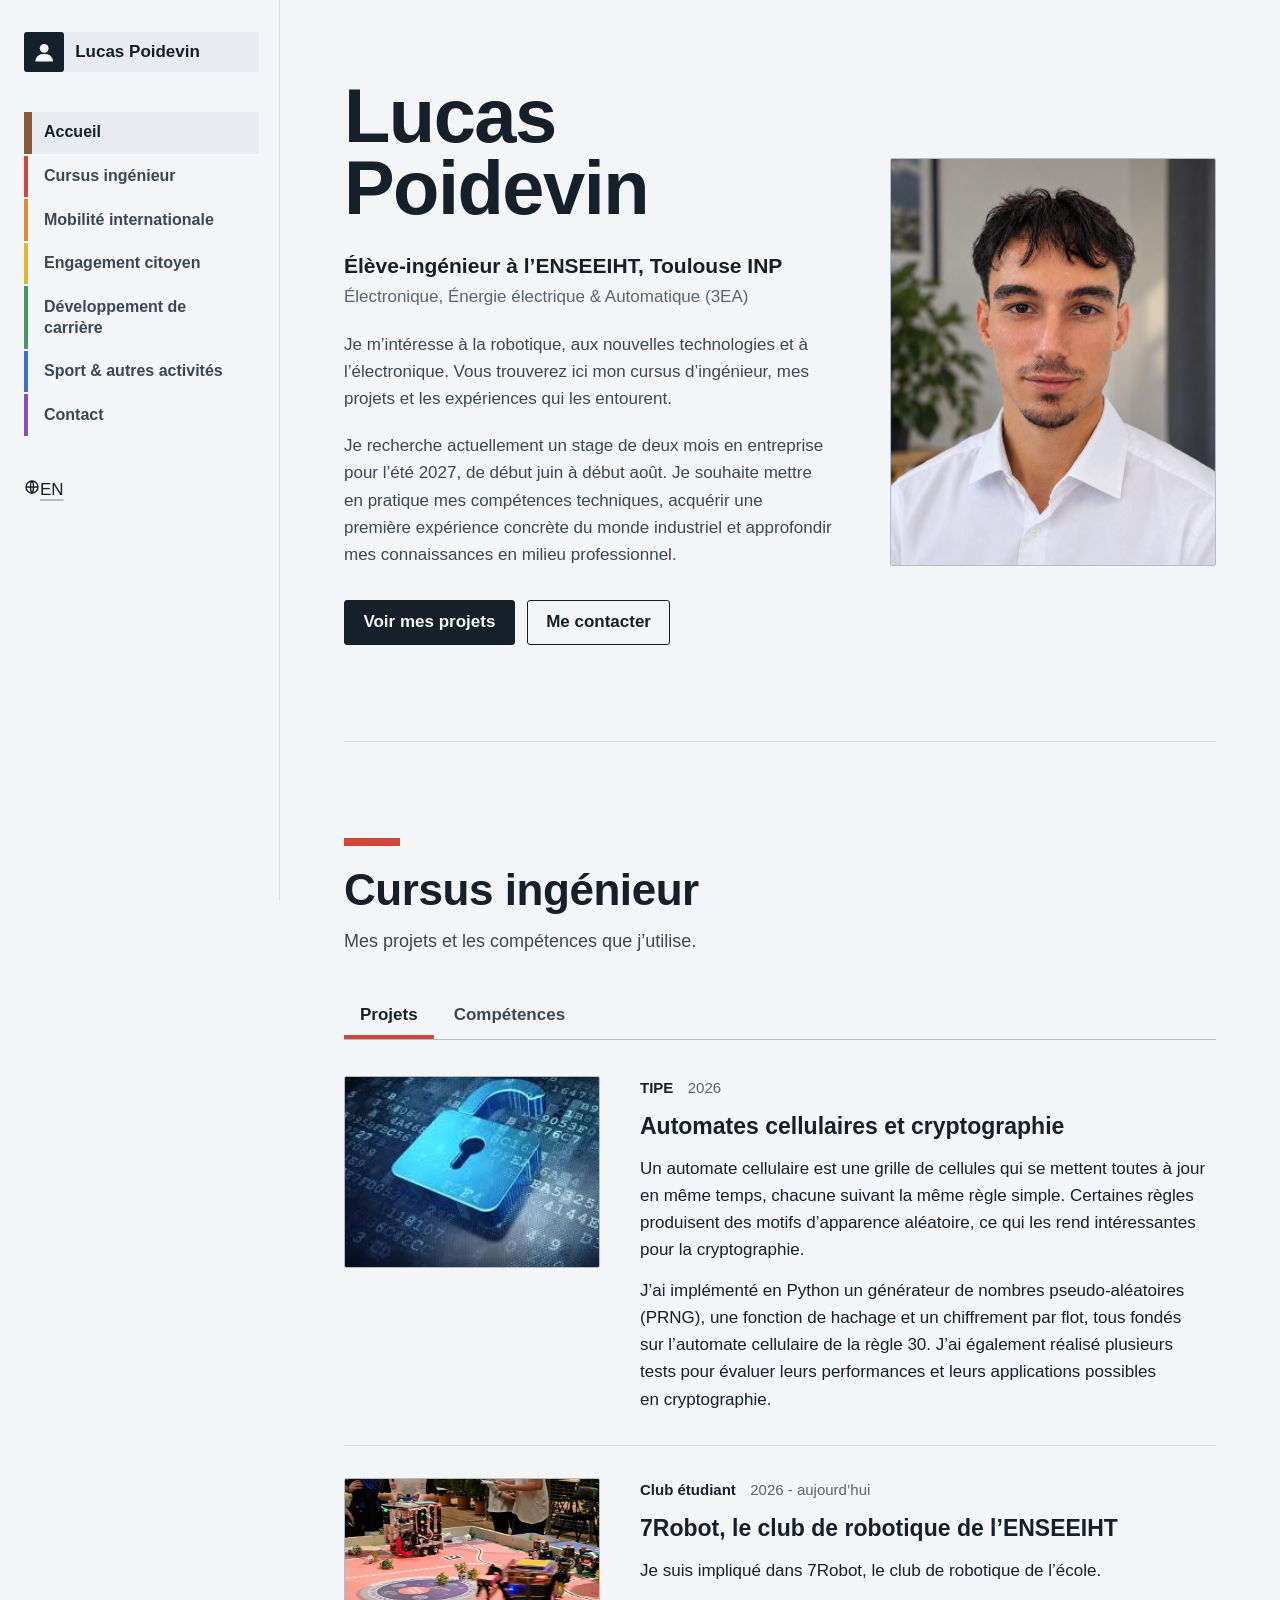
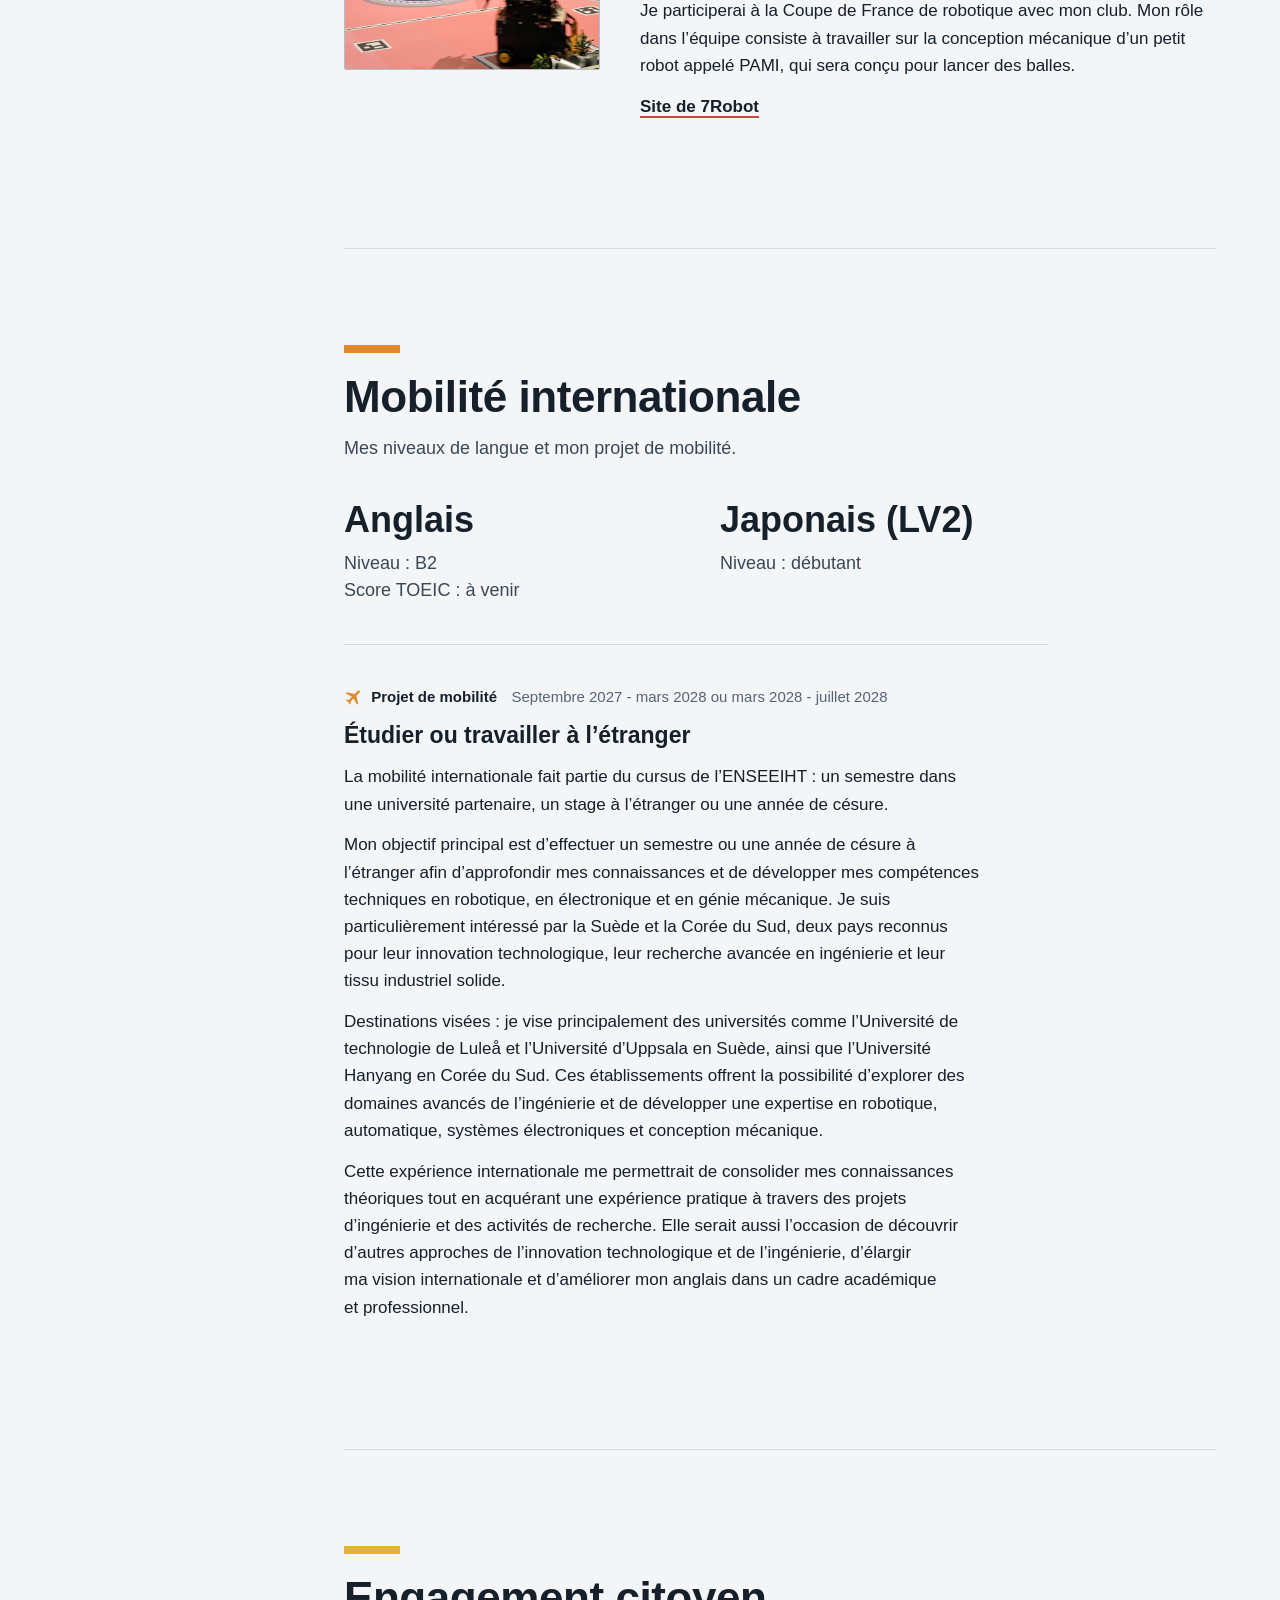
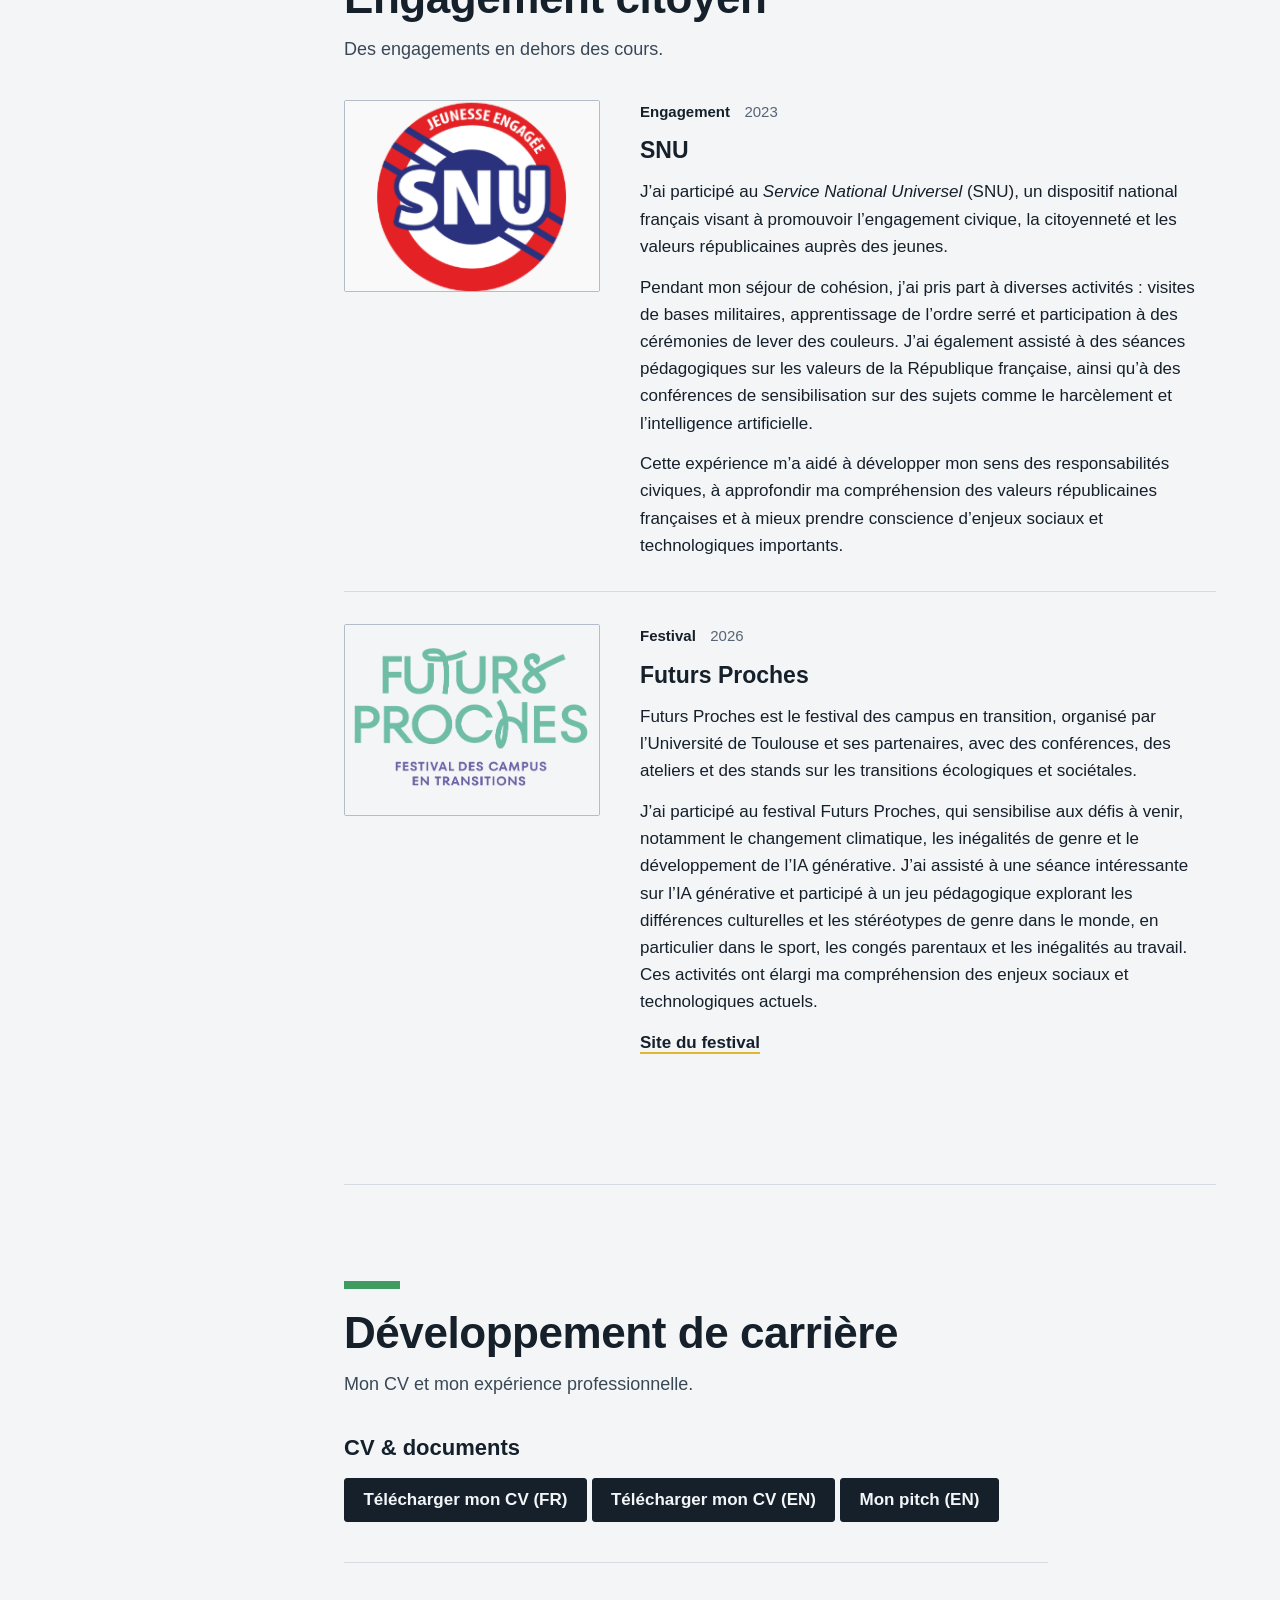
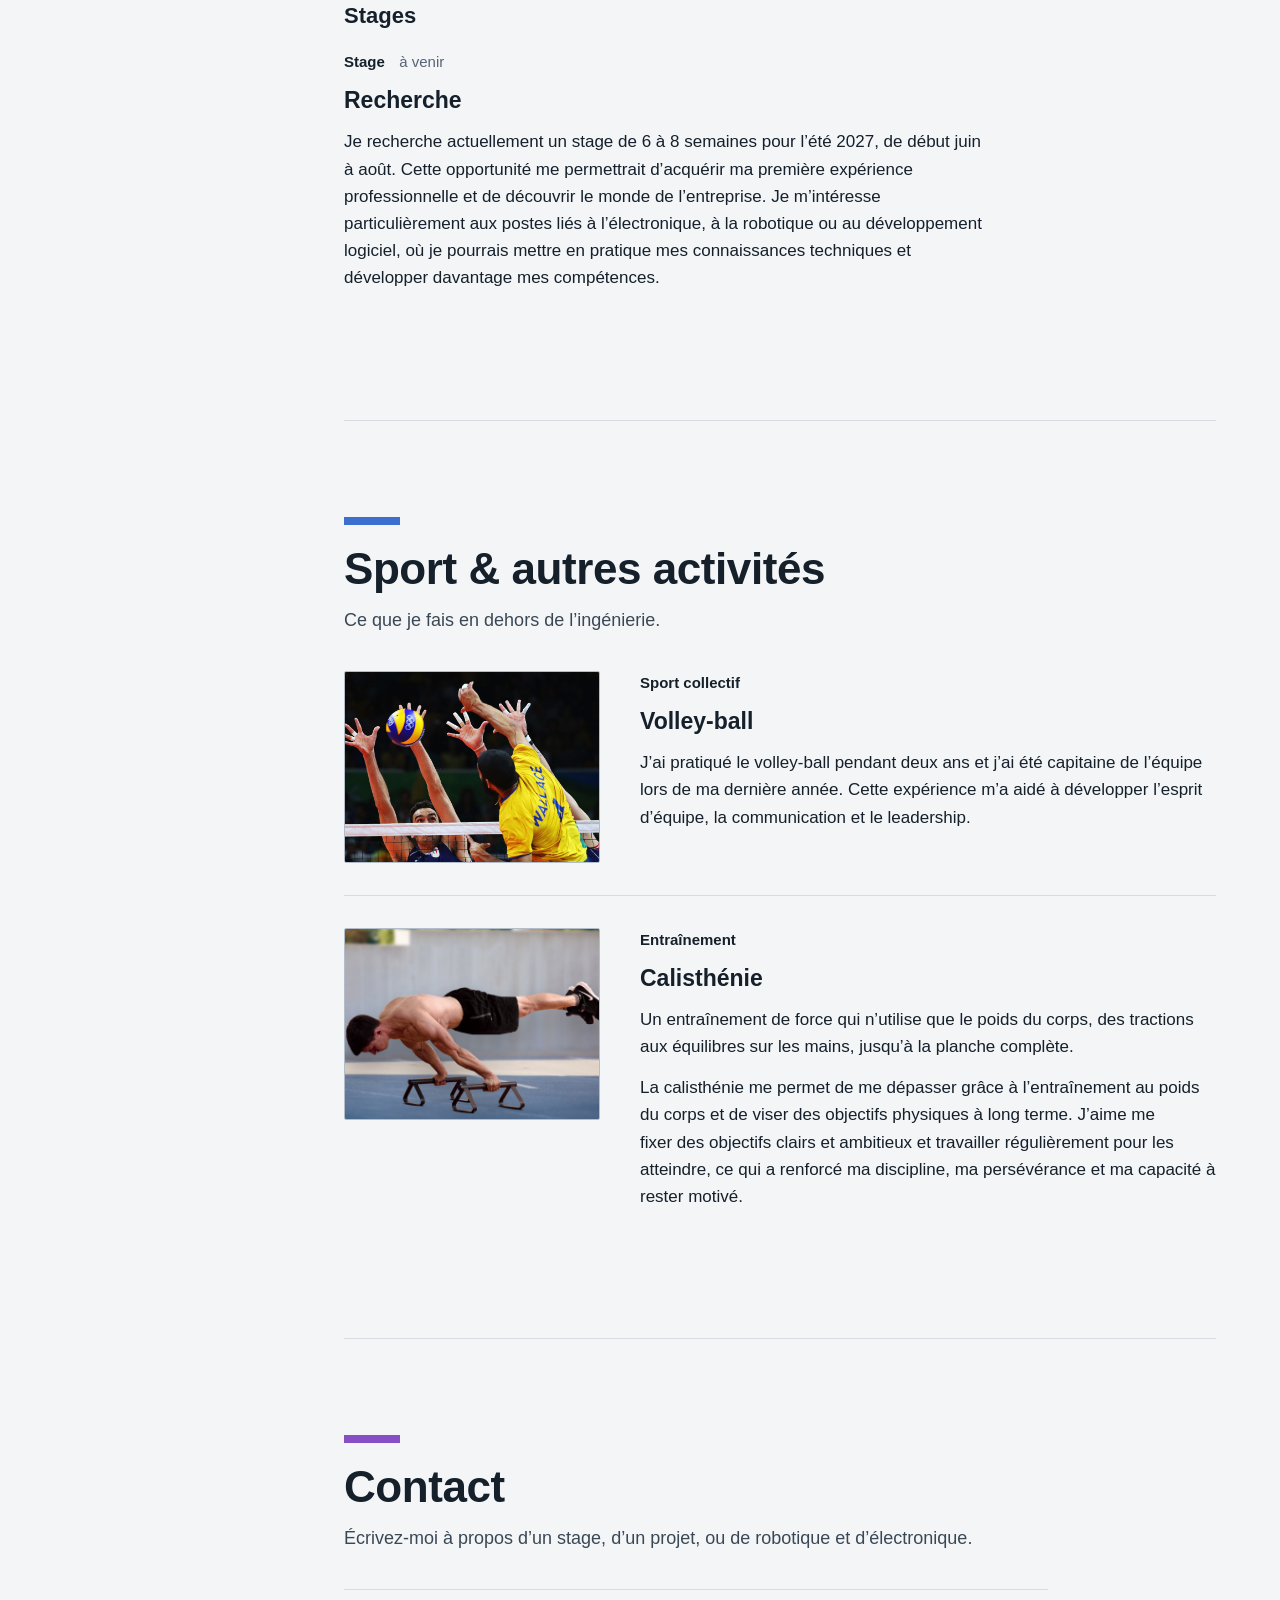
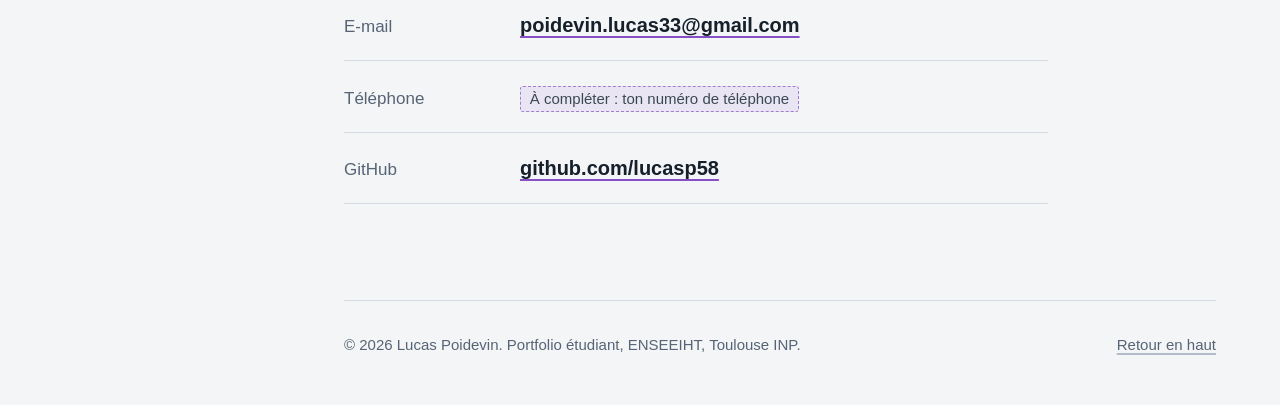
==== index-fr.html @ 8f356e13 "Add French version of portfolio for Lucas Poidevin This file is the French version of Lucas Poidevin" ====
<!doctype html>
<html lang="fr">
<head>
  <meta charset="utf-8">
  <meta name="viewport" content="width=device-width, initial-scale=1">
  <title>Lucas Poidevin | Portfolio ENSEEIHT, Électronique et Automatique</title>
  <meta name="description" content="Portfolio de Lucas Poidevin, élève-ingénieur à l'ENSEEIHT (Toulouse INP) en Électronique, Énergie électrique et Automatique. Robotique, nouvelles technologies et électronique.">
  <meta property="og:type" content="website">
  <meta property="og:title" content="Lucas Poidevin | Portfolio ENSEEIHT">
  <meta property="og:description" content="Cursus ingénieur, mobilité internationale, engagement citoyen, développement de carrière et sport.">
  <meta name="theme-color" content="#f3f5f7" media="(prefers-color-scheme: light)">
  <meta name="theme-color" content="#0f1720" media="(prefers-color-scheme: dark)">
  <link rel="icon" href="data:image/svg+xml,%3Csvg xmlns='http://www.w3.org/2000/svg' viewBox='0 0 24 24'%3E%3Crect width='24' height='24' rx='4' fill='%2315202b'/%3E%3Ccircle cx='12' cy='9' r='4' fill='%23f3f5f7'/%3E%3Cpath d='M4.5 20c0-4 3.4-6.2 7.5-6.2s7.5 2.2 7.5 6.2z' fill='%23f3f5f7'/%3E%3C/svg%3E">
  <link rel="alternate" hreflang="en" href="index.html">
  <link rel="stylesheet" href="style.css">
</head>

<!--
  PORTFOLIO DE LUCAS POIDEVIN (version française)

  Cette page est la jumelle de index.html (version anglaise).
  Quand tu modifies un texte ou une photo ici, fais la même modification dans index.html.
  - Ctrl+F sur « À compléter » : tu retrouves tout ce qu'il reste à remplir.
  - Retour à la ligne dans un texte : écris <br> à l'endroit voulu.
-->

<body>
  <a class="skip-link" href="#main">Aller au contenu</a>

  <div class="shell">

    <!-- ===================== NAVIGATION (les 7 mots-clés) ===================== -->
    <header class="site-nav">
      <a class="brand" href="#welcome" aria-label="Lucas Poidevin, retour en haut de la page">
        <span class="brand__mark"><svg class="mark" viewBox="0 0 24 24" aria-hidden="true" focusable="false" xmlns="http://www.w3.org/2000/svg"><circle cx="12" cy="8.5" r="4" fill="currentColor"/><path d="M4 20.5c0-4.4 3.6-7 8-7s8 2.6 8 7z" fill="currentColor"/></svg></span>
        <span class="brand__name">Lucas Poidevin</span>
      </a>
      <nav class="site-nav__links" aria-label="Sections du portfolio">
        <ul>
          <li><a href="#welcome" data-band="1">Accueil</a></li>
          <li><a href="#course" data-band="2">Cursus ingénieur</a></li>
          <li><a href="#mobility" data-band="3">Mobilité internationale</a></li>
          <li><a href="#civic" data-band="4">Engagement citoyen</a></li>
          <li><a href="#career" data-band="5">Développement de carrière</a></li>
          <li><a href="#sport" data-band="6">Sport &amp; autres activités</a></li>
          <li><a href="#contact" data-band="7">Contact</a></li>
        </ul>
      </nav>
      <!-- Bouton de langue : mène à la version anglaise -->
      <a class="lang-switch" href="index.html" hreflang="en" lang="en" title="View the site in English" aria-label="View the site in English"><svg width="16" height="16" viewBox="0 0 24 24" fill="none" stroke="currentColor" stroke-width="2" aria-hidden="true" focusable="false"><circle cx="12" cy="12" r="9"/><path d="M3 12h18M12 3c3 3 3 15 0 18M12 3c-3 3-3 15 0 18"/></svg>EN</a>
    </header>

    <div class="content">
      <main id="main">

        <!-- ===================== 1. ACCUEIL ===================== -->
        <section id="welcome" class="domain" data-band="1" aria-labelledby="welcome-title">
          <div class="hero">
            <div class="hero__text">
              <h1 class="hero__name" id="welcome-title"><span>Lucas</span> <span>Poidevin</span></h1>
              <p class="hero__role">Élève-ingénieur à l’ENSEEIHT, Toulouse INP</p>
              <p class="hero__track">Électronique, Énergie électrique &amp; Automatique (3EA)</p>
              <p class="hero__lead">Je m’intéresse à la robotique, aux nouvelles technologies et à l’électronique. Vous trouverez ici mon cursus d’ingénieur, mes projets et les expériences qui les entourent.</p>
              <p class="hero__lead">Je recherche actuellement un stage de deux mois en entreprise pour l’été 2027, de début juin à début août.
                Je souhaite mettre en pratique mes compétences techniques, acquérir une première expérience concrète du monde industriel et approfondir mes connaissances en milieu professionnel.</p>
              <p class="hero__actions">
                <a class="btn btn--solid" href="#course">Voir mes projets</a>
                <a class="btn" href="#contact">Me contacter</a>
              </p>
            </div>

            <figure class="hero__photo">
              <img src="Photo-eportfolio.png" width="400" height="500" alt="Portrait de Lucas Poidevin">
            </figure>
          </div>
        </section>


        <!-- ===================== 2. CURSUS INGÉNIEUR ===================== -->
        <section id="course" class="domain" data-band="2" aria-labelledby="course-title">
          <header class="domain__head">
            <h2 id="course-title">Cursus ingénieur</h2>
            <p class="domain__lead">Mes projets et les compétences que j’utilise.</p>
          </header>

          <!-- Sous-onglets : les <input>, les <label> et les panneaux sont dans le même ordre. -->
          <div class="tabs">
            <input type="radio" name="tabs-course" id="course-projects" checked>
            <input type="radio" name="tabs-course" id="course-skills">

            <div class="tabs__bar">
              <label for="course-projects">Projets</label>
              <label for="course-skills">Compétences</label>
            </div>

            <div class="tabs__panels">

              <!-- ---------- Projets ---------- -->
              <div class="tabs__panel">
                <h3 class="panel__title">Projets</h3>

                <article class="entry entry--photo">
                  <figure class="entry__photo">
                    <!-- photo ou schéma du TIPE -->
                    <img src="Image-crypto.jpeg" width="400" height="300" alt="Photo de mon projet de TIPE" loading="lazy">
                  </figure>
                  <div class="entry__body">
                    <p class="entry__meta"><span class="entry__kind">TIPE</span>2026</p>
                    <h4 class="entry__title">Automates cellulaires et cryptographie</h4>
                    <p>Un automate cellulaire est une grille de cellules qui se mettent toutes à jour en même temps, chacune suivant la même règle simple. Certaines règles produisent des motifs d’apparence aléatoire, ce qui les rend intéressantes pour la cryptographie.</p>
                    <p>J’ai implémenté en Python un générateur de nombres pseudo-aléatoires (PRNG), une fonction de hachage et un chiffrement par flot, tous fondés sur l’automate cellulaire de la règle 30.
                      J’ai également réalisé plusieurs tests pour évaluer leurs performances et leurs applications possibles en cryptographie.</p>
                  </div>
                </article>

                <article class="entry entry--photo">
                  <figure class="entry__photo">
                    <!-- photo du robot ou du club -->
                    <img src="CDF-robotique.jpg" width="400" height="300" alt="Photo de 7Robot" loading="lazy">
                  </figure>
                  <div class="entry__body">
                    <p class="entry__meta"><span class="entry__kind">Club étudiant</span>2026 - aujourd’hui</p>
                    <h4 class="entry__title">7Robot, le club de robotique de l’ENSEEIHT</h4>
                    <p>Je suis impliqué dans 7Robot, le club de robotique de l’école.</p>
                    <p>Je participerai à la Coupe de France de robotique avec mon club.
                      Mon rôle dans l’équipe consiste à travailler sur la conception mécanique d’un petit robot appelé PAMI, qui sera conçu pour lancer des balles.</p>
                    <p class="entry__links"><a href="https://www.7robot.fr/" target="_blank" rel="noopener">Site de 7Robot</a></p>
                  </div>
                </article>

                <!-- Pour ajouter un projet : copie un bloc <article>...</article> ci-dessus et colle-le ici. -->
              </div>

              <!-- ---------- Compétences ---------- -->
              <div class="tabs__panel">
                <h3 class="panel__title">Compétences</h3>
                <dl class="skills">
                  <div class="skills__row">
                    <dt>Programmation</dt>
                    <dd>
                      <ul class="chips">
                        <li>Python</li>
                        <li>C</li>
                        <li>SQL</li>
                        <li>LaTeX</li>
                      </ul>
                    </dd>
                  </div>
                  <div class="skills__row">
                    <dt>Conception &amp; CAO</dt>
                    <dd>
                      <ul class="chips">
                        <li>SolidWorks</li>
                      </ul>
                    </dd>
                  </div>
                  <div class="skills__row">
                    <dt>Outils</dt>
                    <dd>
                      <ul class="chips">
                        <li>ChatGPT</li>
                        <li>Claude</li>
                        <li>Windows</li>
                      </ul>
                    </dd>
                  </div>
                  <div class="skills__row">
                    <dt>Savoir-être</dt>
                    <dd>
                      <ul class="chips">
                        <li>Travail d’équipe</li>
                        <li>Créativité</li>
                        <li>Adaptabilité</li>
                      </ul>
                    </dd>
                  </div>
                </dl>
              </div>

            </div>
          </div>
        </section>


        <!-- ===================== 3. MOBILITÉ INTERNATIONALE ===================== -->
        <section id="mobility" class="domain" data-band="3" aria-labelledby="mobility-title">
          <header class="domain__head">
            <h2 id="mobility-title">Mobilité internationale</h2>
            <p class="domain__lead">Mes niveaux de langue et mon projet de mobilité.</p>
          </header>

          <div class="levels">
            <div class="level">
              <h3 class="level__label">Anglais</h3>
              <p class="level__value">Niveau : B2 <br> Score TOEIC : à venir</p>
            </div>
            <div class="level">
              <h3 class="level__label">Japonais (LV2)</h3>
              <p class="level__value">Niveau : débutant</p>
            </div>
          </div>

          <article class="entry">
            <div class="entry__body">
              <p class="entry__meta"><span class="entry__kind" style="display:inline-flex;align-items:center;gap:0.45rem"><svg width="20" height="20" viewBox="0 0 24 24" fill="currentColor" aria-hidden="true" style="color:var(--band);transform:rotate(45deg)"><path d="M21 16v-2l-8-5V3.5c0-.83-.67-1.5-1.5-1.5S10 2.67 10 3.5V9l-8 5v2l8-2.5V19l-2 1.5V22l3.5-1 3.5 1v-1.5L13 19v-5.5l8 2.5z"/></svg>Projet de mobilité</span> Septembre 2027 - mars 2028 ou mars 2028 - juillet 2028</p>
              <h3 class="entry__title">Étudier ou travailler à l’étranger</h3>
              <p>La mobilité internationale fait partie du cursus de l’ENSEEIHT : un semestre dans une université partenaire, un stage à l’étranger ou une année de césure.</p>
              <p>Mon objectif principal est d’effectuer un semestre ou une année de césure à l’étranger afin d’approfondir mes connaissances et de développer mes compétences techniques en robotique, en électronique et en génie mécanique. Je suis particulièrement intéressé par la Suède et la Corée du Sud, deux pays reconnus pour leur innovation technologique, leur recherche avancée en ingénierie et leur tissu industriel solide.</p>
              <p>Destinations visées : je vise principalement des universités comme l’Université de technologie de Luleå et l’Université d’Uppsala en Suède, ainsi que l’Université Hanyang en Corée du Sud. Ces établissements offrent la possibilité d’explorer des domaines avancés de l’ingénierie et de développer une expertise en robotique, automatique, systèmes électroniques et conception mécanique.</p>
              <p>Cette expérience internationale me permettrait de consolider mes connaissances théoriques tout en acquérant une expérience pratique à travers des projets d’ingénierie et des activités de recherche. Elle serait aussi l’occasion de découvrir d’autres approches de l’innovation technologique et de l’ingénierie, d’élargir ma vision internationale et d’améliorer mon anglais dans un cadre académique et professionnel.</p>
            </div>
          </article>
        </section>


        <!-- ===================== 4. ENGAGEMENT CITOYEN ===================== -->
        <section id="civic" class="domain" data-band="4" aria-labelledby="civic-title">
          <header class="domain__head">
            <h2 id="civic-title">Engagement citoyen</h2>
            <p class="domain__lead">Des engagements en dehors des cours.</p>
          </header>

          <article class="entry entry--photo">
            <figure class="entry__photo">
              <!-- photo du SNU -->
              <img src="SNU.png" width="400" height="300" alt="Photo de mon engagement au SNU" loading="lazy">
            </figure>
            <div class="entry__body">
              <p class="entry__meta"><span class="entry__kind">Engagement</span> 2023 </p>
              <h3 class="entry__title">SNU</h3>
              <p>J’ai participé au <em>Service National Universel</em> (SNU), un dispositif national français visant à promouvoir l’engagement civique, la citoyenneté et les valeurs républicaines auprès des jeunes.</p>
              <p>Pendant mon séjour de cohésion, j’ai pris part à diverses activités : visites de bases militaires, apprentissage de l’ordre serré et participation à des cérémonies de lever des couleurs. J’ai également assisté à des séances pédagogiques sur les valeurs de la République française, ainsi qu’à des conférences de sensibilisation sur des sujets comme le harcèlement et l’intelligence artificielle.</p>
              <p>Cette expérience m’a aidé à développer mon sens des responsabilités civiques, à approfondir ma compréhension des valeurs républicaines françaises et à mieux prendre conscience d’enjeux sociaux et technologiques importants.</p>
            </div>
          </article>

          <article class="entry entry--photo">
            <figure class="entry__photo">
              <!-- photo de Futurs Proches -->
              <img src="Futurs-proches.png" width="400" height="300" alt="Photo du festival Futurs Proches" loading="lazy">
            </figure>
            <div class="entry__body">
              <p class="entry__meta"><span class="entry__kind">Festival</span> 2026 </p>
              <h3 class="entry__title">Futurs Proches</h3>
              <p>Futurs Proches est le festival des campus en transition, organisé par l’Université de Toulouse et ses partenaires, avec des conférences, des ateliers et des stands sur les transitions écologiques et sociétales.</p>
              <p>J’ai participé au festival Futurs Proches, qui sensibilise aux défis à venir, notamment le changement climatique, les inégalités de genre et le développement de l’IA générative.
                J’ai assisté à une séance intéressante sur l’IA générative et participé à un jeu pédagogique explorant les différences culturelles et les stéréotypes de genre dans le monde, en particulier dans le sport, les congés parentaux et les inégalités au travail.
                Ces activités ont élargi ma compréhension des enjeux sociaux et technologiques actuels.</p>
              <p class="entry__links"><a href="https://futurs-proches.univ-toulouse.fr" target="_blank" rel="noopener">Site du festival</a></p>
            </div>
          </article>

          <!-- Pour ajouter un engagement : copie un bloc <article>...</article> ci-dessus et colle-le ici. -->
        </section>


        <!-- ===================== 5. DÉVELOPPEMENT DE CARRIÈRE ===================== -->
        <section id="career" class="domain" data-band="5" aria-labelledby="career-title">
          <header class="domain__head">
            <h2 id="career-title">Développement de carrière</h2>
            <p class="domain__lead">Mon CV et mon expérience professionnelle.</p>
          </header>

          <div class="docs">
            <h3 class="subhead">CV &amp; documents</h3>
            <!-- Les CV sont déposés à côté de index.html. Pour un autre document, ajoute un bouton :
                 <a class="btn btn--solid" href="lettre-motivation.pdf">Lettre de motivation</a> -->
            <p><a class="btn btn--solid" href="CV_Lucas_Poidevin_FR.pdf">Télécharger mon CV (FR)</a>
               <a class="btn btn--solid" href="CV_Lucas_Poidevin_EN.pdf">Télécharger mon CV (EN)</a>
               <a class="btn btn--solid" href="lien de la video de mon pitch">Mon pitch (EN)</a></p>
          </div>

          <h3 class="subhead">Stages</h3>

          <article class="entry">
            <div class="entry__body">
              <p class="entry__meta"><span class="entry__kind">Stage</span> à venir </p>
              <h4 class="entry__title">Recherche</h4>
              <p>Je recherche actuellement un stage de 6 à 8 semaines pour l’été 2027, de début juin à août.
                Cette opportunité me permettrait d’acquérir ma première expérience professionnelle et de découvrir le monde de l’entreprise.
                Je m’intéresse particulièrement aux postes liés à l’électronique, à la robotique ou au développement logiciel, où je pourrais mettre en pratique mes connaissances techniques et développer davantage mes compétences.</p>
            </div>
          </article>

          <!-- Pour ajouter un stage : copie le bloc <article>...</article> ci-dessus et colle-le ici. -->
        </section>


        <!-- ===================== 6. SPORT & AUTRES ACTIVITÉS ===================== -->
        <section id="sport" class="domain" data-band="6" aria-labelledby="sport-title">
          <header class="domain__head">
            <h2 id="sport-title">Sport &amp; autres activités</h2>
            <p class="domain__lead">Ce que je fais en dehors de l’ingénierie.</p>
          </header>

          <article class="entry entry--photo">
            <figure class="entry__photo">
              <!-- photo de volley -->
              <img src="Volley.jpeg" width="400" height="300" alt="Photo de moi en train de jouer au volley-ball" loading="lazy">
            </figure>
            <div class="entry__body">
              <p class="entry__meta"><span class="entry__kind">Sport collectif</span></p>
              <h3 class="entry__title">Volley-ball</h3>
              <p>J’ai pratiqué le volley-ball pendant deux ans et j’ai été capitaine de l’équipe lors de ma dernière année.
                Cette expérience m’a aidé à développer l’esprit d’équipe, la communication et le leadership.</p>
            </div>
          </article>

          <article class="entry entry--photo">
            <figure class="entry__photo">
              <!-- photo de calisthénie -->
              <img src="Calisthenie.jpg" width="400" height="300" alt="Photo de moi en train de faire de la calisthénie" loading="lazy">
            </figure>
            <div class="entry__body">
              <p class="entry__meta"><span class="entry__kind">Entraînement</span></p>
              <h3 class="entry__title">Calisthénie</h3>
              <p>Un entraînement de force qui n’utilise que le poids du corps, des tractions aux équilibres sur les mains, jusqu’à la planche complète.</p>
              <p>La calisthénie me permet de me dépasser grâce à l’entraînement au poids du corps et de viser des objectifs physiques à long terme.
                J’aime me fixer des objectifs clairs et ambitieux et travailler régulièrement pour les atteindre, ce qui a renforcé ma discipline, ma persévérance et ma capacité à rester motivé.</p>
            </div>
          </article>

          <!-- Pour ajouter un loisir ou une activité : copie un bloc <article>...</article> ci-dessus et colle-le ici. -->
        </section>


        <!-- ===================== 7. CONTACT ===================== -->
        <section id="contact" class="domain" data-band="7" aria-labelledby="contact-title">
          <header class="domain__head">
            <h2 id="contact-title">Contact</h2>
            <p class="domain__lead">Écrivez-moi à propos d’un stage, d’un projet, ou de robotique et d’électronique.</p>
          </header>

          <dl class="contact">
            <div class="contact__row">
              <dt>E-mail</dt>
              <dd><a href="mailto:poidevin.lucas33@gmail.com">poidevin.lucas33@gmail.com</a></dd>
            </div>
            <div class="contact__row">
              <dt>Téléphone</dt>
              <dd><span class="todo">À compléter : ton numéro de téléphone</span></dd>
            </div>
            <div class="contact__row">
              <dt>GitHub</dt>
              <dd><a href="https://github.com/lucasp58" target="_blank" rel="noopener">github.com/lucasp58</a></dd>
            </div>
          </dl>
        </section>

      </main>

      <footer class="site-footer">
        <p>© 2026 Lucas Poidevin. Portfolio étudiant, ENSEEIHT, Toulouse INP.</p>
        <p><a href="#welcome">Retour en haut</a></p>
      </footer>
    </div>

  </div>
</body>
</html>
---- style.css ----
/* =============================================================================
   Portfolio de Lucas Poidevin
   HTML + CSS uniquement, aucun JavaScript.

   Sommaire
     1  Police
     2  Variables (couleurs, typo, tailles)
     3  Base
     4  Mise en page générale
     5  Navigation
     6  Welcome (présentation + photo)
     7  En-têtes de domaine
     8  Sous-onglets
     9  Fiches, listes et composants
    10  Emplacements à compléter
    11  Contact et pied de page
    12  Mouvement
    13  Impression
   ========================================================================== */


/* 1 Police : si le fichier de police n'est pas présent, le site utilise Helvetica / Arial (aucun souci) */
@font-face {
  font-family: "Archivo Variable";
  font-style: normal;
  font-display: swap;
  font-weight: 100 900;
  font-stretch: 62% 125%;
  src: url("assets/fonts/archivo-latin-wdth-normal.woff2") format("woff2-variations");
  unicode-range: U+0000-00FF, U+0131, U+0152-0153, U+02BB-02BC, U+02C6, U+02DA, U+02DC,
    U+0304, U+0308, U+0329, U+2000-206F, U+20AC, U+2122, U+2191, U+2193, U+2212, U+2215,
    U+FEFF, U+FFFD;
}


/* 2 Variables ------------------------------------------------------------- */
:root {
  color-scheme: light dark;

  /* Surfaces et texte : papier calque, encre bleu nuit */
  --paper: #f3f5f7;
  --panel: #ffffff;
  --ink: #15202b;
  --ink-2: #3a4856;
  --muted: #566475;
  --line: #d4dbe3;
  --line-2: #b3bdc9;
  --tint: #e8ecf0;
  --focus: #1d5fd8;

  /* Les 7 domaines suivent le code couleur des résistances : marron = 1 ... violet = 7 */
  --c1: #8a5a3b;
  --c2: #d1453b;
  --c3: #e08a2e;
  --c4: #e2b72f;
  --c5: #3f9b62;
  --c6: #3d6fcf;
  --c7: #8650c4;

  --font: "Archivo Variable", "Archivo", "Helvetica Neue", Arial, system-ui, sans-serif;
  --rail: 17.5rem;
  --measure: 40rem;
}

@media (prefers-color-scheme: dark) {
  :root {
    --paper: #0f1720;
    --panel: #16212c;
    --ink: #e9eef3;
    --ink-2: #c3ccd6;
    --muted: #97a5b4;
    --line: #26323f;
    --line-2: #3a4a5b;
    --tint: #1a2632;
    --focus: #8fb4ff;

    --c1: #b98660;
    --c2: #f0766b;
    --c3: #f2a24e;
    --c4: #f0cc55;
    --c5: #66c08a;
    --c6: #7aa2f0;
    --c7: #b08af0;
  }
}

/* Chaque élément portant data-band="n" reçoit la couleur du domaine n dans --band */
[data-band="1"] { --band: var(--c1); }
[data-band="2"] { --band: var(--c2); }
[data-band="3"] { --band: var(--c3); }
[data-band="4"] { --band: var(--c4); }
[data-band="5"] { --band: var(--c5); }
[data-band="6"] { --band: var(--c6); }
[data-band="7"] { --band: var(--c7); }


/* 3 Base ------------------------------------------------------------------ */
*,
*::before,
*::after {
  box-sizing: border-box;
}

html {
  scroll-behavior: smooth;
  scroll-padding-top: 4.75rem;
  -webkit-text-size-adjust: 100%;
  text-size-adjust: 100%;
}

body {
  margin: 0;
  background: var(--paper);
  color: var(--ink);
  font-family: var(--font);
  font-size: 1.0625rem;
  line-height: 1.6;
  font-stretch: 100%;
  -webkit-font-smoothing: antialiased;
}

h1, h2, h3, h4, p, dl, dd, ul, ol, figure {
  margin: 0;
}

ul, ol {
  padding: 0;
}

p {
  text-wrap: pretty;
}

a {
  color: var(--ink);
  text-decoration-line: underline;
  text-decoration-color: var(--band, var(--line-2));
  text-decoration-thickness: 2px;
  text-underline-offset: 0.22em;
}

a:hover {
  text-decoration-color: currentColor;
}

:focus-visible {
  outline: 3px solid var(--focus);
  outline-offset: 3px;
  border-radius: 2px;
}

img,
svg {
  max-inline-size: 100%;
}

.visually-hidden,
.panel__title {
  position: absolute;
  inline-size: 1px;
  block-size: 1px;
  margin: -1px;
  padding: 0;
  overflow: hidden;
  clip-path: inset(50%);
  white-space: nowrap;
  border: 0;
}

.skip-link {
  position: absolute;
  inset-inline-start: 1rem;
  inset-block-start: -5rem;
  z-index: 100;
  padding: 0.6rem 1rem;
  background: var(--ink);
  color: var(--paper);
  border-radius: 3px;
}

.skip-link:focus {
  inset-block-start: 1rem;
}


/* 4 Mise en page générale ------------------------------------------------- */
.content {
  min-inline-size: 0;
  padding-inline: clamp(1.25rem, 5vw, 4.5rem);
}

.domain {
  max-inline-size: 62rem;
  padding-block: clamp(3.5rem, 8vw, 6rem);
  border-top: 1px solid var(--line);
}

.domain:first-child {
  border-top: 0;
  padding-block-start: clamp(2.5rem, 7vw, 5rem);
}

@media (min-width: 64rem) {
  html {
    scroll-padding-top: 0;
  }

  .shell {
    display: grid;
    grid-template-columns: var(--rail) minmax(0, 1fr);
  }
}


/* 5 Navigation ------------------------------------------------------------ */
/* Mobile : barre fixe en haut, mots-clés qui défilent horizontalement */
.site-nav {
  position: sticky;
  top: 0;
  z-index: 20;
  display: flex;
  align-items: center;
  gap: 0.75rem;
  padding: 0.5rem 0.75rem 0.5rem 1rem;
  background: color-mix(in srgb, var(--paper) 94%, transparent);
  -webkit-backdrop-filter: blur(10px);
  backdrop-filter: blur(10px);
  border-bottom: 1px solid var(--line);
}

.brand {
  display: flex;
  flex: none;
  align-items: center;
  gap: 0.7rem;
  color: inherit;
  text-decoration: none;
}

.brand__mark {
  display: grid;
  place-items: center;
  inline-size: 2.5rem;
  block-size: 2.5rem;
  background: var(--ink);
  color: var(--paper);
  border-radius: 3px;
}

.brand__mark svg {
  inline-size: 1.65rem;
  block-size: 1.65rem;
}

.brand__name {
  display: none;
  font-size: 1.0625rem;
  font-weight: 700;
  font-stretch: 112%;
  line-height: 1.15;
}

.site-nav__links {
  flex: 1;
  min-inline-size: 0;
  overflow-x: auto;
  scrollbar-width: none;
  -webkit-mask-image: linear-gradient(90deg, #000 calc(100% - 1.75rem), transparent);
  mask-image: linear-gradient(90deg, #000 calc(100% - 1.75rem), transparent);
}

.site-nav__links::-webkit-scrollbar {
  display: none;
}

.site-nav__links ul {
  display: flex;
  gap: 0.25rem;
  margin: 0;
  padding-inline-end: 1.75rem;
  list-style: none;
}

.site-nav__links a {
  display: block;
  padding: 0.6rem 0.8rem 0.5rem;
  color: var(--ink-2);
  font-size: 0.9375rem;
  font-weight: 560;
  line-height: 1.3;
  text-decoration: none;
  white-space: nowrap;
  box-shadow: inset 0 -3px 0 var(--band);
}

.site-nav__links a:hover {
  background: var(--tint);
  color: var(--ink);
}

/* Domaine courant : le lien dont la section est la cible de l'adresse (#...) */
body:not(:has(:target)) .site-nav a[href="#welcome"],
body:has(#welcome:target) .site-nav a[href="#welcome"],
body:has(#course:target) .site-nav a[href="#course"],
body:has(#mobility:target) .site-nav a[href="#mobility"],
body:has(#civic:target) .site-nav a[href="#civic"],
body:has(#sport:target) .site-nav a[href="#sport"],
body:has(#career:target) .site-nav a[href="#career"],
body:has(#contact:target) .site-nav a[href="#contact"] {
  background: var(--tint);
  color: var(--ink);
  font-weight: 720;
  box-shadow: inset 0 -6px 0 var(--band);
}

/* Bureau : colonne fixe à gauche */
@media (min-width: 64rem) {
  .site-nav {
    flex-direction: column;
    align-items: stretch;
    justify-content: flex-start;
    gap: 2.5rem;
    block-size: 100vh;
    block-size: 100dvh;
    padding: 2rem 1.25rem 2rem 1.5rem;
    overflow-y: auto;
    background: var(--paper);
    -webkit-backdrop-filter: none;
    backdrop-filter: none;
    border-bottom: 0;
    border-inline-end: 1px solid var(--line);
  }

  .brand__name {
    display: block;
  }

  .site-nav__links {
    flex: none;
    overflow: visible;
    -webkit-mask-image: none;
    mask-image: none;
  }

  .site-nav__links ul {
    flex-direction: column;
    gap: 0.125rem;
    padding-inline-end: 0;
  }

  .site-nav__links a {
    padding: 0.65rem 0.9rem 0.65rem 1.25rem;
    font-size: 1rem;
    white-space: normal;
    box-shadow: inset 4px 0 0 var(--band);
    transition: box-shadow 0.15s ease-out, background-color 0.15s ease-out;
  }

  .site-nav__links a:hover {
    box-shadow: inset 8px 0 0 var(--band);
  }

  body:not(:has(:target)) .site-nav a[href="#welcome"],
  body:has(#welcome:target) .site-nav a[href="#welcome"],
  body:has(#course:target) .site-nav a[href="#course"],
  body:has(#mobility:target) .site-nav a[href="#mobility"],
  body:has(#civic:target) .site-nav a[href="#civic"],
  body:has(#sport:target) .site-nav a[href="#sport"],
  body:has(#career:target) .site-nav a[href="#career"],
  body:has(#contact:target) .site-nav a[href="#contact"] {
    box-shadow: inset 8px 0 0 var(--band);
  }
}


/* 6 Welcome --------------------------------------------------------------- */
.hero {
  display: grid;
  gap: 2.5rem;
  align-items: center;
}

.hero__text {
  container-type: inline-size;
}

.hero__name {
  font-size: clamp(2.75rem, 15.5cqi, 5.5rem);
  font-weight: 800;
  font-stretch: 125%;
  line-height: 0.95;
  letter-spacing: -0.02em;
  text-wrap: balance;
}

.hero__name span {
  display: block;
}

.hero__role {
  margin-block-start: 1.75rem;
  font-size: 1.3125rem;
  font-weight: 650;
  font-stretch: 105%;
  line-height: 1.3;
}

.hero__track {
  margin-block-start: 0.25rem;
  color: var(--muted);
}

.hero__lead {
  max-inline-size: 32rem;
  margin-block-start: 1.25rem;
  color: var(--ink-2);
}

.hero__actions {
  display: flex;
  flex-wrap: wrap;
  gap: 0.75rem;
  margin-block-start: 2rem;
}

/* Ta photo : format portrait 4:5, recadrée automatiquement */
.hero__photo {
  inline-size: min(100%, 20rem);
  aspect-ratio: 4 / 5;
  background: var(--tint);
  border: 1px solid var(--line-2);
  border-radius: 2px;
  overflow: hidden;
}

.hero__photo img {
  display: block;
  inline-size: 100%;
  block-size: 100%;
  object-fit: cover;
}

@media (min-width: 52rem) {
  .hero {
    grid-template-columns: minmax(0, 1.2fr) minmax(0, 0.8fr);
    gap: 3.5rem;
  }

  .hero__photo {
    inline-size: 100%;
    max-inline-size: 22rem;
    justify-self: end;
  }
}

/* Petit logo du menu : Rule 30 (automate cellulaire), un carré par cellule */
.automaton__cells,
.automaton__key {
  fill: none;
  stroke-width: 0.84;
  stroke-dasharray: 0.84 0.16;
}

.automaton__cells {
  stroke: currentColor;
}

.automaton__key {
  stroke: var(--c2);
}


/* 7 En-têtes de domaine --------------------------------------------------- */
.domain__head {
  max-inline-size: var(--measure);
  margin-block-end: 2.25rem;
}

/* La barre de couleur annonce le domaine : même couleur que son mot-clé dans la navigation */
.domain__head::before {
  content: "";
  display: block;
  inline-size: 3.5rem;
  block-size: 0.5rem;
  margin-block-end: 1.25rem;
  background: var(--band);
}

.domain h2 {
  font-size: clamp(1.9rem, 4.4vw, 2.75rem);
  font-weight: 720;
  font-stretch: 118%;
  line-height: 1.08;
  letter-spacing: -0.01em;
  text-wrap: balance;
}

.domain__lead {
  margin-block-start: 0.85rem;
  color: var(--ink-2);
  font-size: 1.125rem;
}


/* 8 Sous-onglets ---------------------------------------------------------- */
/* Principe : un bouton radio caché + son label. Le radio coché affiche le panneau de même rang. */
.tabs {
  position: relative;
}

.tabs > input {
  position: absolute;
  inline-size: 1px;
  block-size: 1px;
  margin: 0;
  opacity: 0;
  pointer-events: none;
}

.tabs__bar {
  display: flex;
  gap: 0.25rem;
  margin-block-end: 2.25rem;
  overflow-x: auto;
  scrollbar-width: thin;
  border-bottom: 1px solid var(--line-2);
}

.tabs__bar label {
  flex: none;
  padding: 0.75rem 1rem 0.8rem;
  color: var(--ink-2);
  font-weight: 560;
  line-height: 1.3;
  cursor: pointer;
}

.tabs__bar label:hover {
  background: var(--tint);
  color: var(--ink);
}

.tabs__panel {
  display: none;
}

/* Panneau affiché (jusqu'à 6 onglets par domaine) */
.tabs > input:nth-of-type(1):checked ~ .tabs__panels > .tabs__panel:nth-child(1),
.tabs > input:nth-of-type(2):checked ~ .tabs__panels > .tabs__panel:nth-child(2),
.tabs > input:nth-of-type(3):checked ~ .tabs__panels > .tabs__panel:nth-child(3),
.tabs > input:nth-of-type(4):checked ~ .tabs__panels > .tabs__panel:nth-child(4),
.tabs > input:nth-of-type(5):checked ~ .tabs__panels > .tabs__panel:nth-child(5),
.tabs > input:nth-of-type(6):checked ~ .tabs__panels > .tabs__panel:nth-child(6) {
  display: block;
}

/* Onglet actif : texte plus marqué et trait de la couleur du domaine */
.tabs > input:nth-of-type(1):checked ~ .tabs__bar > label:nth-child(1),
.tabs > input:nth-of-type(2):checked ~ .tabs__bar > label:nth-child(2),
.tabs > input:nth-of-type(3):checked ~ .tabs__bar > label:nth-child(3),
.tabs > input:nth-of-type(4):checked ~ .tabs__bar > label:nth-child(4),
.tabs > input:nth-of-type(5):checked ~ .tabs__bar > label:nth-child(5),
.tabs > input:nth-of-type(6):checked ~ .tabs__bar > label:nth-child(6) {
  color: var(--ink);
  font-weight: 740;
  box-shadow: inset 0 -4px 0 var(--band);
}

/* Navigation au clavier : les flèches changent d'onglet, le focus se voit sur le label */
.tabs > input:nth-of-type(1):focus-visible ~ .tabs__bar > label:nth-child(1),
.tabs > input:nth-of-type(2):focus-visible ~ .tabs__bar > label:nth-child(2),
.tabs > input:nth-of-type(3):focus-visible ~ .tabs__bar > label:nth-child(3),
.tabs > input:nth-of-type(4):focus-visible ~ .tabs__bar > label:nth-child(4),
.tabs > input:nth-of-type(5):focus-visible ~ .tabs__bar > label:nth-child(5),
.tabs > input:nth-of-type(6):focus-visible ~ .tabs__bar > label:nth-child(6) {
  outline: 3px solid var(--focus);
  outline-offset: -3px;
}

.panel__intro {
  max-inline-size: var(--measure);
  margin-block-end: 2rem;
  color: var(--ink-2);
}

.panel__actions {
  margin-block-end: 1rem;
}

.panel__note {
  margin-block-end: 1.5rem;
}


/* 9 Fiches, listes et composants ------------------------------------------ */
.btn {
  display: inline-block;
  padding: 0.7rem 1.15rem;
  background: transparent;
  color: var(--ink);
  border: 1.5px solid var(--ink);
  border-radius: 3px;
  font-weight: 650;
  line-height: 1.2;
  text-decoration: none;
}

.btn:hover {
  background: var(--ink);
  color: var(--paper);
}

.btn--solid {
  background: var(--ink);
  color: var(--paper);
}

.btn--solid:hover {
  background: transparent;
  color: var(--ink);
}

.subhead {
  margin-block-end: 1.25rem;
  font-size: 1.375rem;
  font-weight: 700;
  font-stretch: 112%;
  line-height: 1.2;
}

/* Une fiche (projet, activité, stage) : texte seul, ou photo + texte avec « entry--photo » */
.entry {
  display: grid;
  gap: 1.25rem 2.5rem;
  padding-block: 2rem;
  border-top: 1px solid var(--line);
}

.entry:first-of-type {
  padding-block-start: 0;
  border-top: 0;
}

.entry__photo {
  inline-size: min(100%, 22rem);
  aspect-ratio: 4 / 3;
  background: var(--tint);
  border: 1px solid var(--line-2);
  border-radius: 2px;
  overflow: hidden;
}

.entry__photo img {
  display: block;
  inline-size: 100%;
  block-size: 100%;
  object-fit: cover;
}

.entry__body {
  min-inline-size: 0;
}

.entry__body > * + * {
  margin-block-start: 0.85rem;
}

.entry__body > p {
  max-inline-size: var(--measure);
}

.entry__meta {
  display: flex;
  flex-wrap: wrap;
  align-items: center;
  gap: 0.35rem 0.9rem;
  color: var(--muted);
  font-size: 0.9375rem;
}

.entry__kind {
  color: var(--ink);
  font-weight: 650;
}

.entry__title {
  font-size: 1.4375rem;
  font-weight: 690;
  font-stretch: 108%;
  line-height: 1.2;
}

.entry__links {
  font-weight: 560;
}

@media (min-width: 48rem) {
  .entry--photo {
    grid-template-columns: 16rem minmax(0, 1fr);
  }

  .entry__photo {
    inline-size: 100%;
  }
}

/* Mobilité : les deux niveaux de langue, bien visibles */
.levels {
  display: grid;
  grid-template-columns: repeat(auto-fit, minmax(14rem, 1fr));
  gap: 1.5rem 3rem;
  max-inline-size: 44rem;
  margin-block-end: 2.5rem;
  padding-block-end: 2.5rem;
  border-bottom: 1px solid var(--line);
}

.level__label {
  color: var(--ink);
  font-size: 2.25rem;
  font-weight: 760;
  font-stretch: 118%;
  line-height: 1.15;
}

.level__value {
  margin-block-start: 0.6rem;
  color: var(--ink-2);
  font-size: 1.125rem;
  font-weight: 400;
  font-stretch: 100%;
  line-height: 1.5;
}

/* Carrière : CV et documents en haut de page */
.docs {
  max-inline-size: 44rem;
  margin-block-end: 2.5rem;
  padding-block-end: 2.5rem;
  border-bottom: 1px solid var(--line);
}

.docs > .subhead {
  margin-block-end: 1rem;
}

.doclist {
  display: grid;
  gap: 0.6rem;
  margin-block-start: 1.25rem;
  list-style: none;
}

/* Compétences */
.skills {
  display: grid;
  gap: 1.5rem;
}

.skills__row {
  display: grid;
  gap: 0.6rem 2rem;
  padding-block-end: 1.5rem;
  border-bottom: 1px solid var(--line);
}

.skills__row:last-child {
  padding-block-end: 0;
  border-bottom: 0;
}

.skills dt {
  color: var(--muted);
  font-size: 0.9375rem;
}

.chips {
  display: flex;
  flex-wrap: wrap;
  gap: 0.5rem;
  list-style: none;
}

.chips li {
  padding: 0.4rem 0.85rem;
  background: var(--panel);
  border: 1px solid var(--line-2);
  border-radius: 3px;
  font-weight: 580;
}

.chips .chips__add {
  background: transparent;
  color: var(--muted);
  border: 1.5px dashed color-mix(in srgb, var(--band) 70%, transparent);
  font-size: 0.9375rem;
  font-weight: 400;
}

@media (min-width: 40rem) {
  .skills__row {
    grid-template-columns: 11.5rem minmax(0, 1fr);
  }
}


/* 10 Emplacements à compléter ---------------------------------------------- */
/* Cadre en pointillés = pas encore rempli. Cherche « À compléter » dans index.html pour tous les retrouver. */
.todo {
  display: inline-block;
  padding: 0.05rem 0.55rem;
  background: color-mix(in srgb, var(--band) 9%, transparent);
  color: var(--ink-2);
  border: 1.5px dashed color-mix(in srgb, var(--band) 70%, transparent);
  border-radius: 3px;
  font-size: 0.9375rem;
  font-weight: 400;
  font-stretch: 100%;
  line-height: 1.5;
}


/* 11 Contact et pied de page ------------------------------------------------ */
.contact {
  max-inline-size: 44rem;
  border-bottom: 1px solid var(--line);
}

.contact__row {
  display: grid;
  gap: 0.2rem 2rem;
  padding-block: 1.2rem;
  border-top: 1px solid var(--line);
}

.contact dt {
  color: var(--muted);
}

.contact dd {
  min-inline-size: 0;
  font-size: 1.25rem;
  font-weight: 580;
  font-stretch: 105%;
  overflow-wrap: anywhere;
}

@media (min-width: 40rem) {
  .contact__row {
    grid-template-columns: 9rem minmax(0, 1fr);
    align-items: baseline;
  }
}

.site-footer {
  display: flex;
  flex-wrap: wrap;
  justify-content: space-between;
  gap: 0.5rem 2rem;
  max-inline-size: 62rem;
  padding-block: 2rem 3rem;
  border-top: 1px solid var(--line);
  color: var(--muted);
  font-size: 0.9375rem;
}

.site-footer a {
  color: inherit;
}


/* 12 Mouvement ------------------------------------------------------------- */
/* Seul mouvement : l'apparition rapide d'un onglet quand tu cliques dessus. */
@media (prefers-reduced-motion: no-preference) {
  .tabs > input:checked ~ .tabs__panels > .tabs__panel {
    animation: panel-in 0.18s ease-out;
  }
}

@keyframes panel-in {
  from {
    opacity: 0;
    transform: translateY(6px);
  }
}

@media (prefers-reduced-motion: reduce) {
  html {
    scroll-behavior: auto;
  }
}


/* 13 Impression : tous les onglets s'affichent, sans la navigation ------------ */
@media print {
  :root {
    color-scheme: light;
    --paper: #fff;
    --panel: #fff;
    --ink: #15202b;
    --ink-2: #3a4856;
    --muted: #566475;
    --line: #d4dbe3;
    --line-2: #b3bdc9;
    --tint: #eef1f4;
    --c1: #8a5a3b;
    --c2: #d1453b;
    --c3: #e08a2e;
    --c4: #e2b72f;
    --c5: #3f9b62;
    --c6: #3d6fcf;
    --c7: #8650c4;
  }

  body {
    font-size: 11pt;
  }

  .site-nav,
  .skip-link,
  .hero__actions,
  .tabs__bar {
    display: none !important;
  }

  .shell {
    display: block;
  }

  .content {
    padding-inline: 0;
  }

  .domain {
    padding-block: 1.5rem;
    break-before: page;
  }

  .domain:first-child {
    break-before: auto;
  }

  .tabs__panel {
    display: block !important;
    margin-block-end: 1.5rem;
  }

  .panel__title {
    position: static;
    inline-size: auto;
    block-size: auto;
    margin: 1.25rem 0 0.75rem;
    clip-path: none;
    white-space: normal;
    font-size: 1.25rem;
    font-weight: 700;
  }

  .entry {
    break-inside: avoid;
  }
}
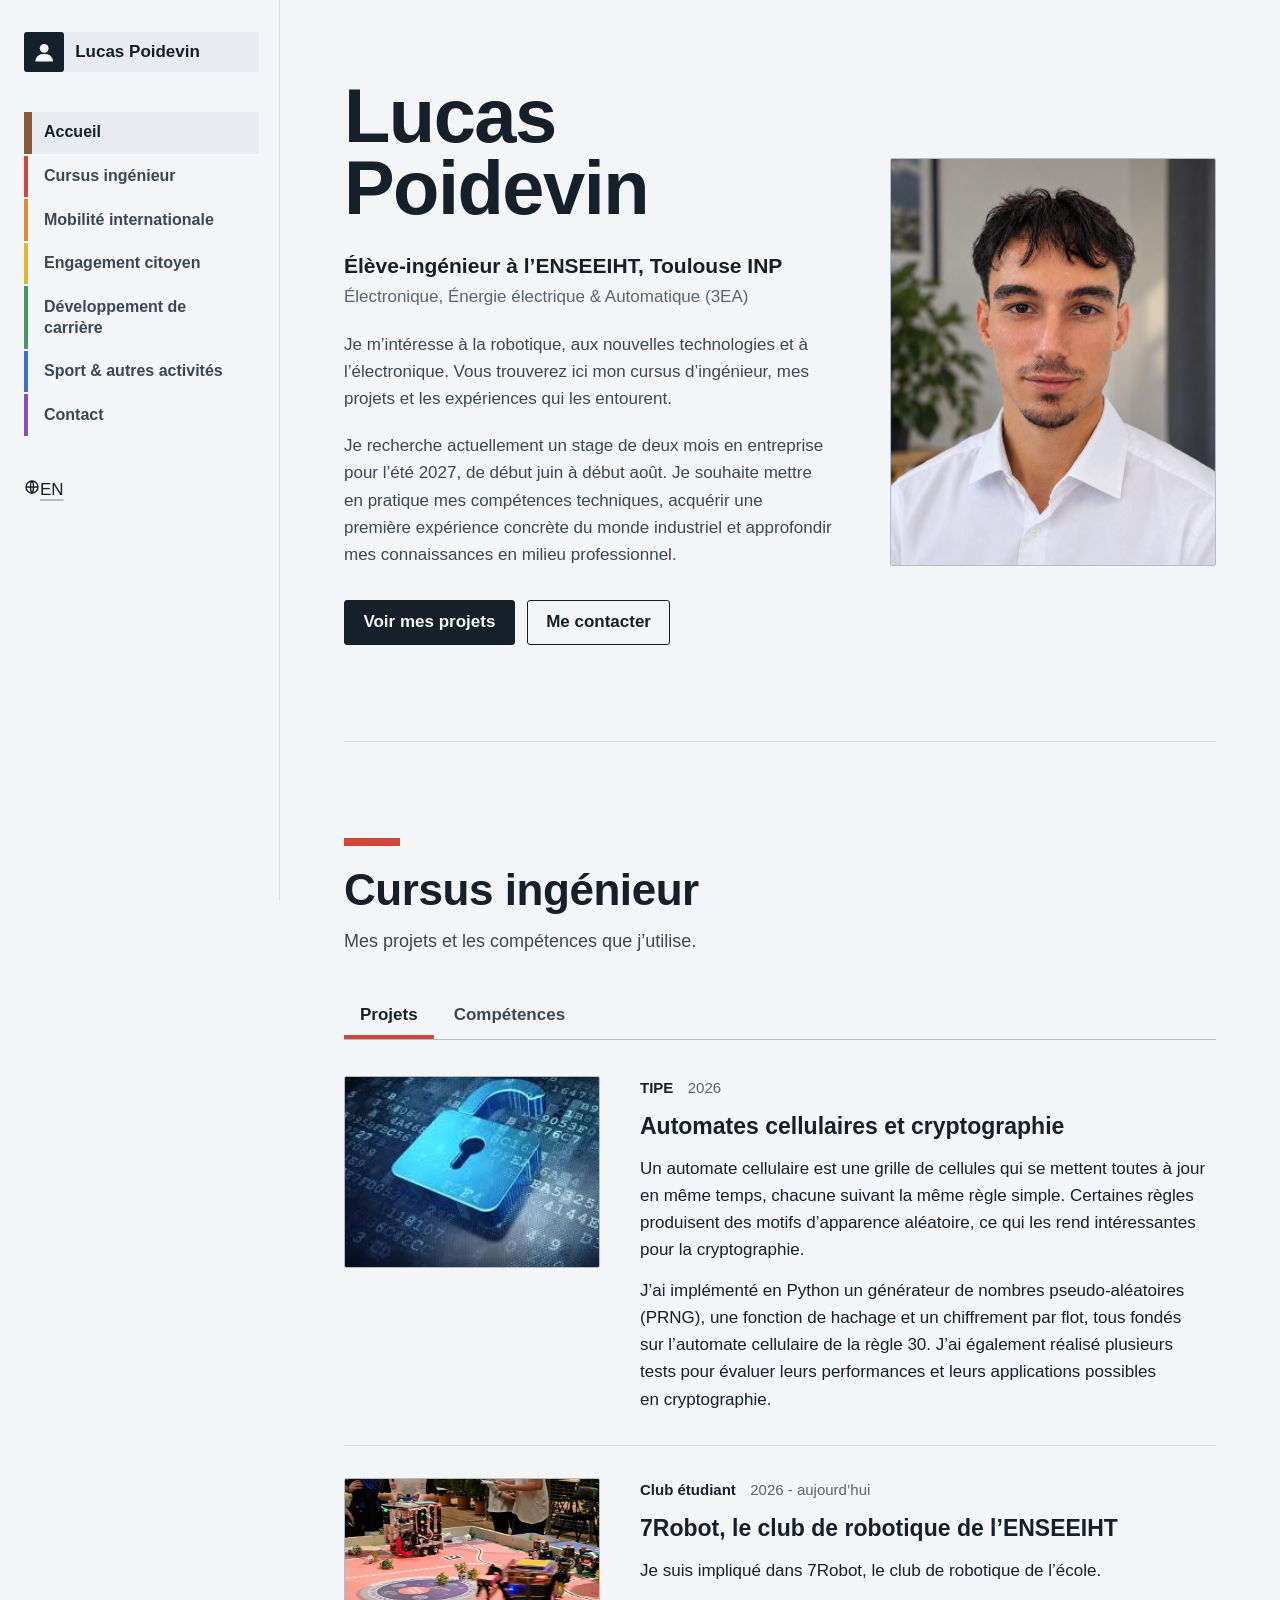
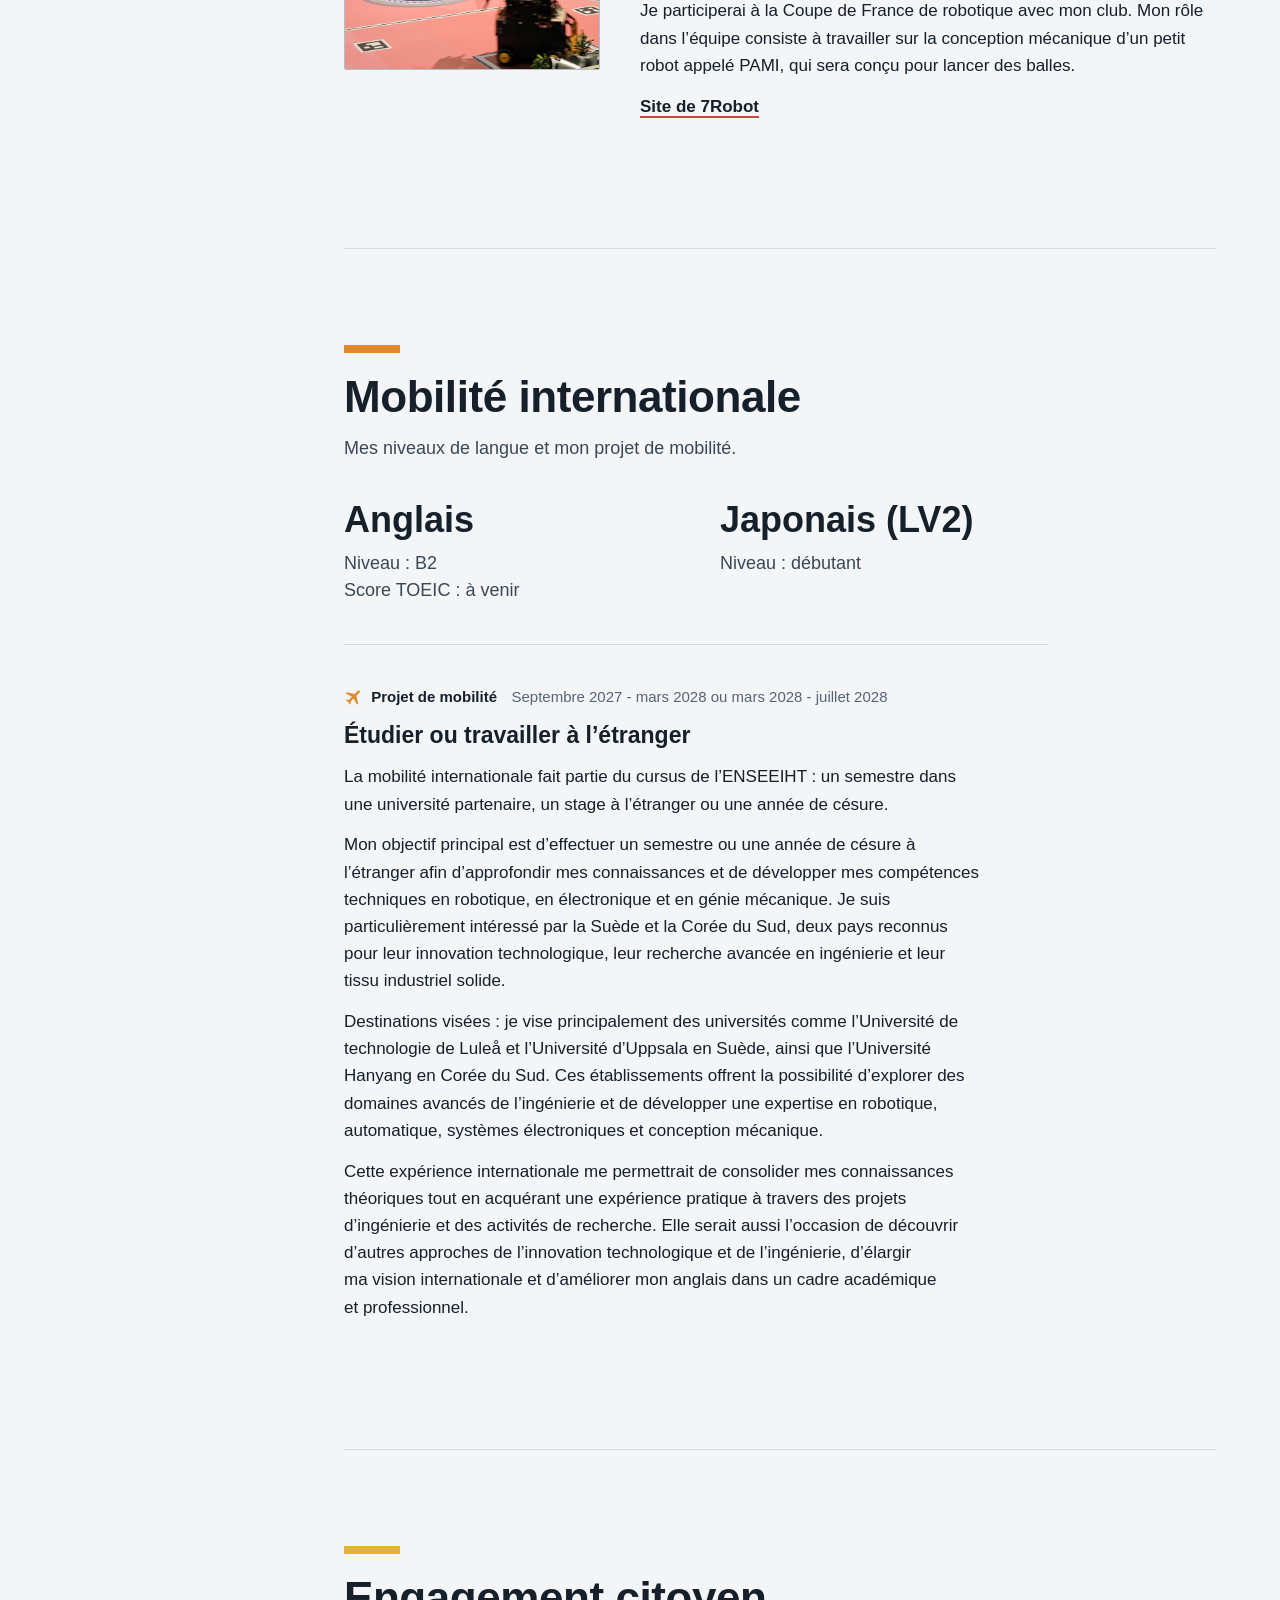
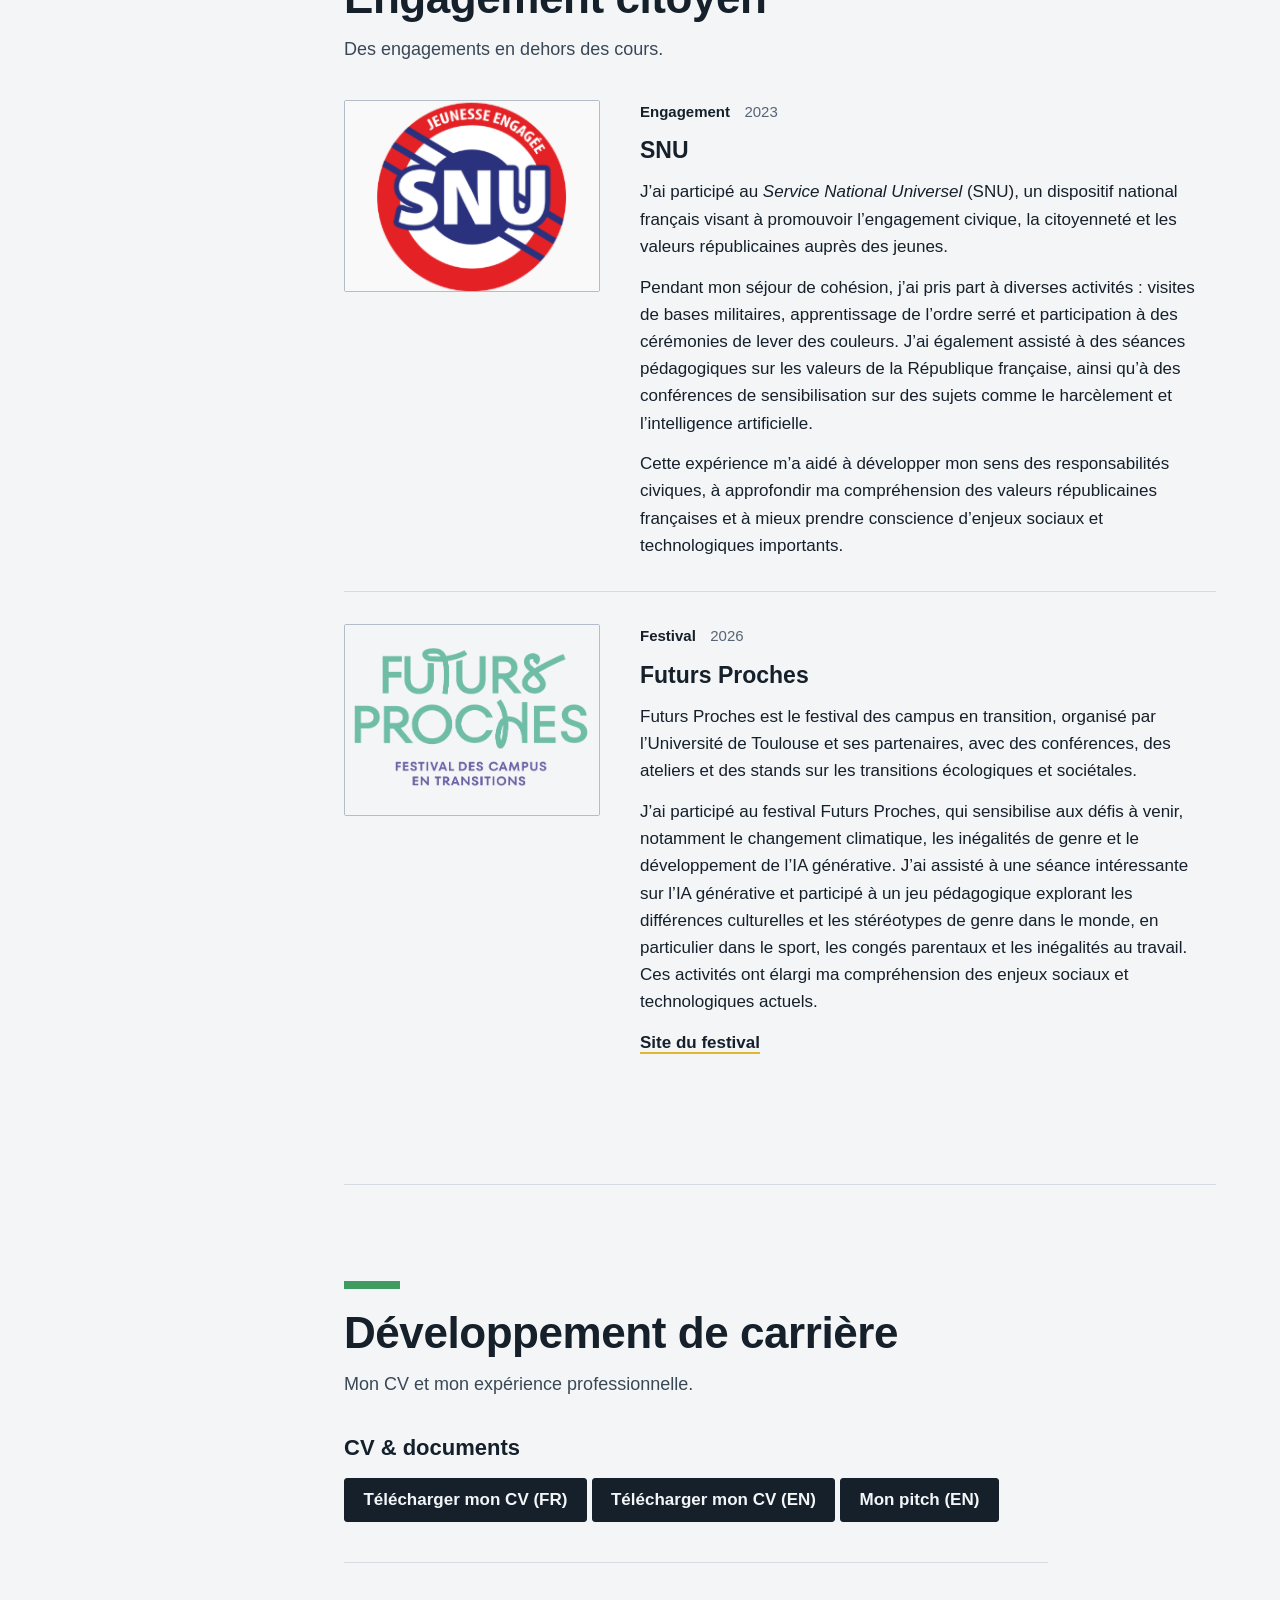
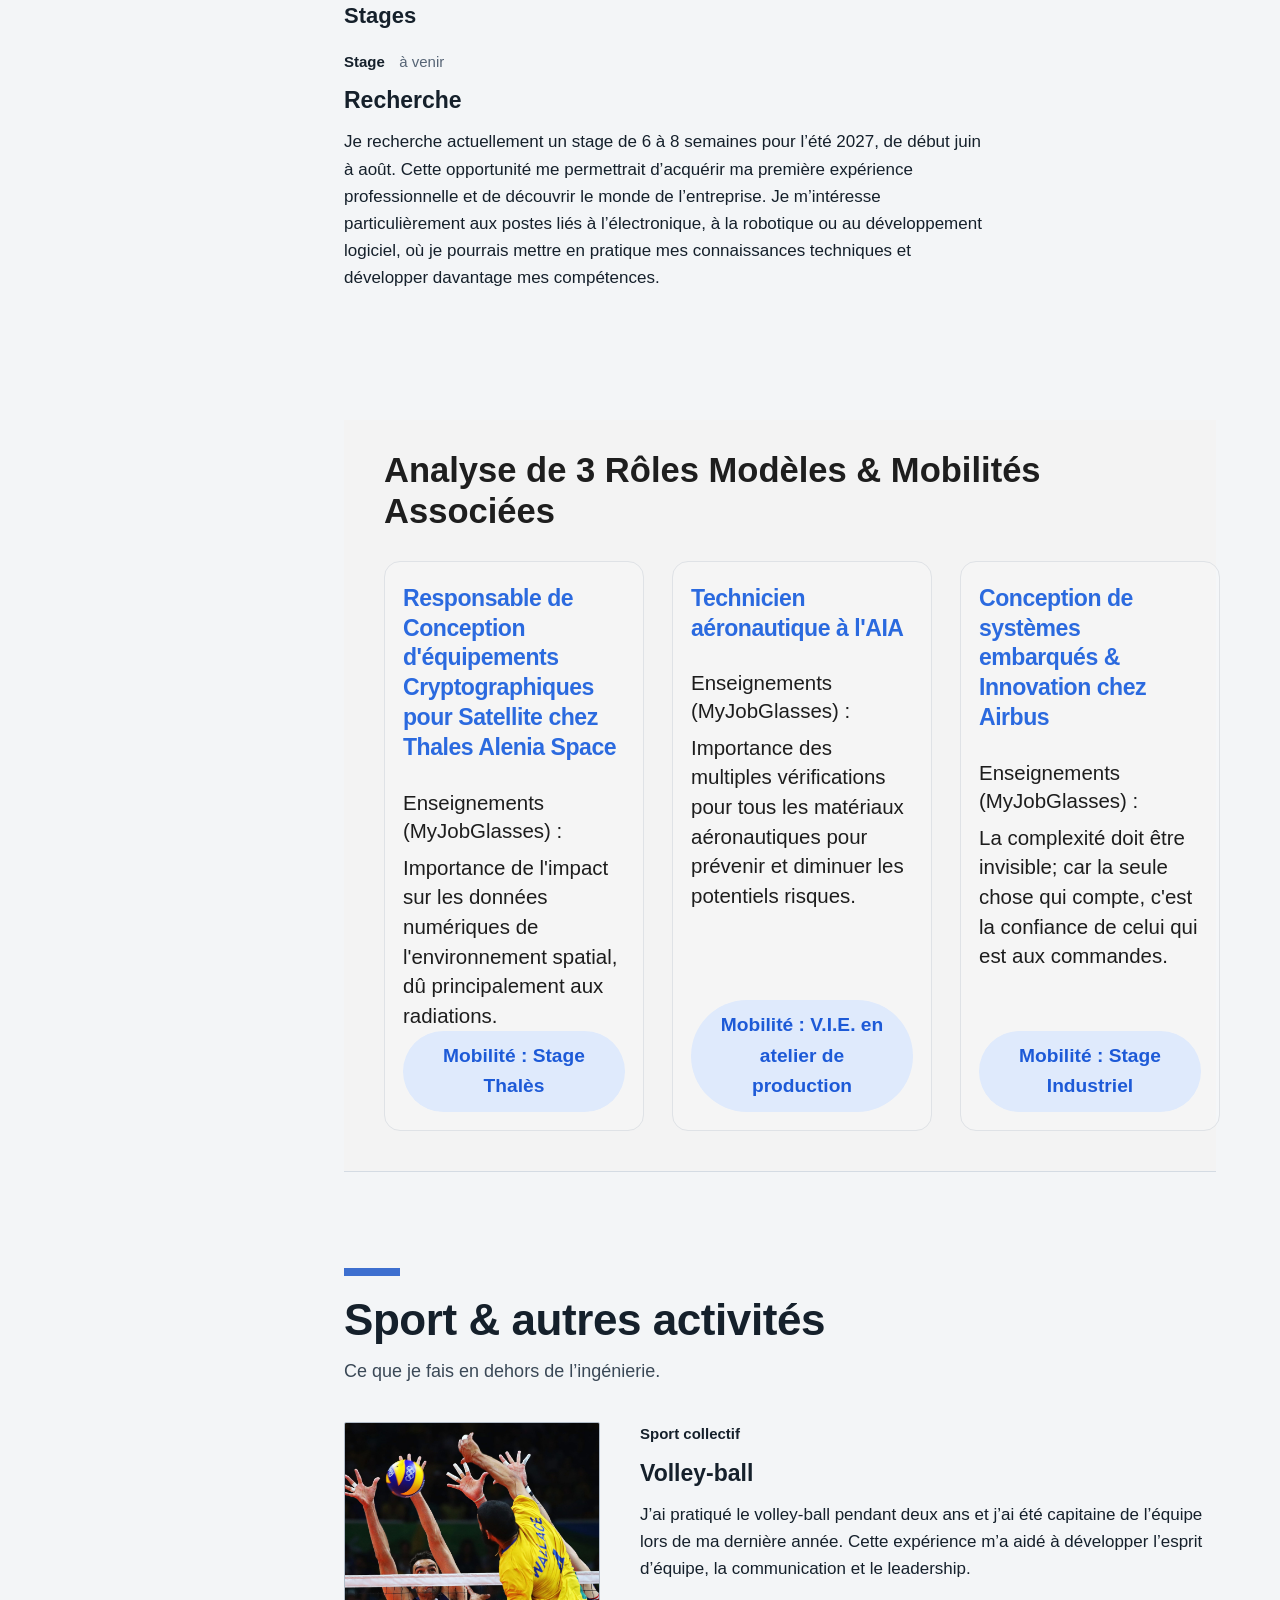
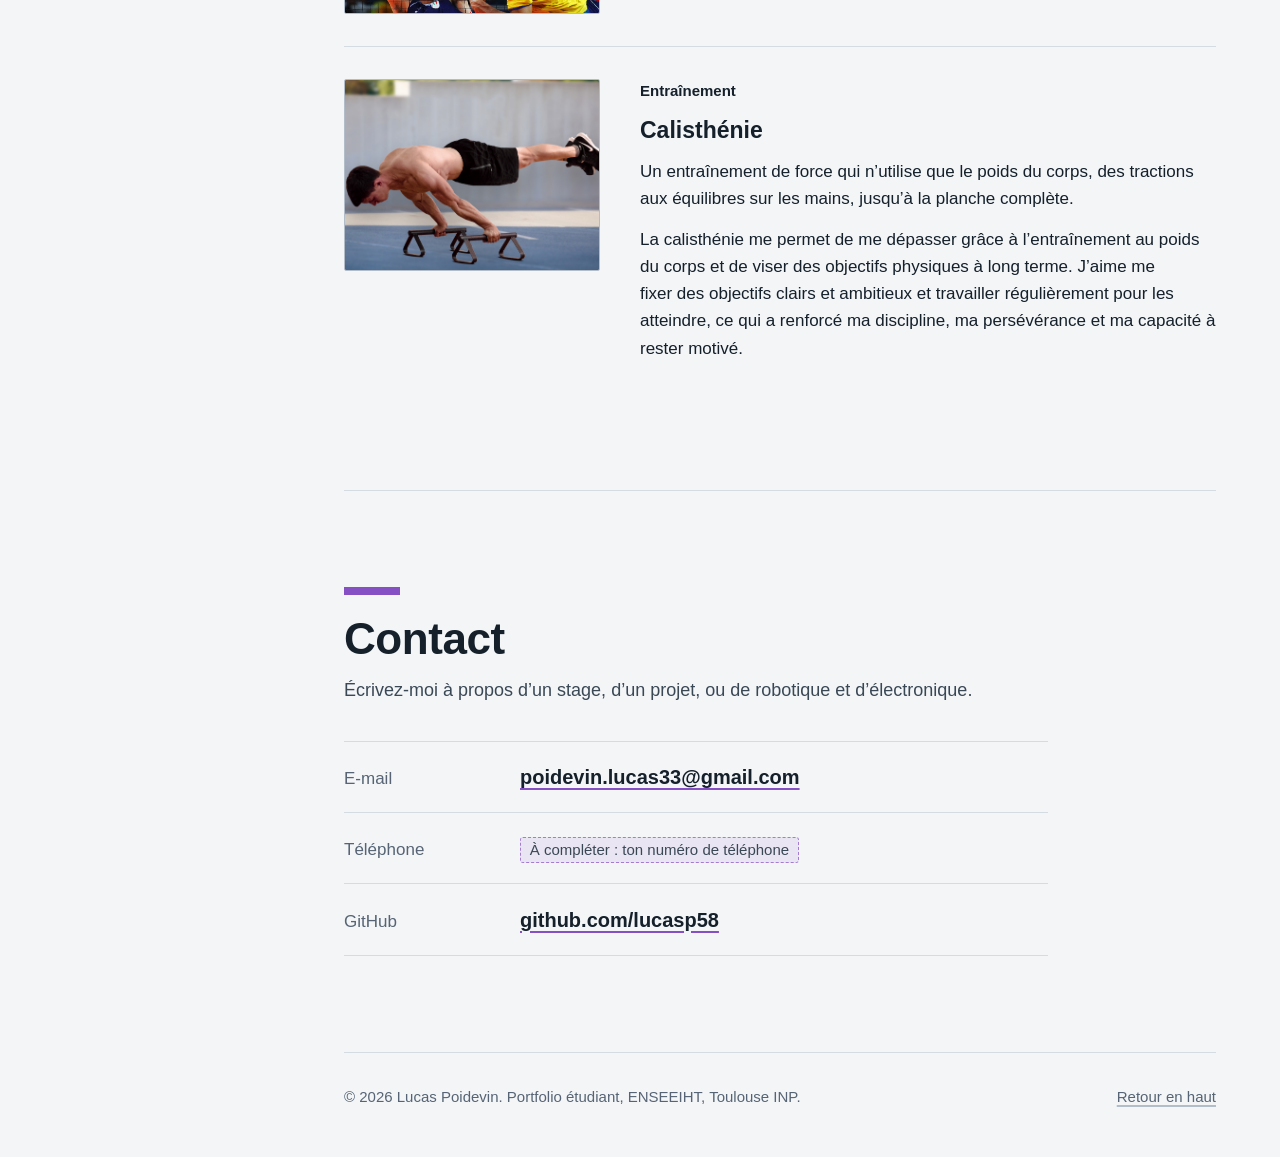
==== commit 4de145b6: "Update index-fr.html" ====
--- a/index-fr.html
+++ b/index-fr.html
@@ -285,6 +285,54 @@
           <!-- Pour ajouter un stage : copie le bloc <article>...</article> ci-dessus et colle-le ici. -->
         </section>
 
+        <section class="roles-section">
+          <h2>Analyse de 3 Rôles Modèles & Mobilités Associées</h2>
+        
+          <div class="roles-grid">
+            <!-- Card 1 -->
+            <article class="role-card">
+              <h3 class="role-title">Responsable de Conception d'équipements Cryptographiques pour Satellite chez Thales Alenia Space</h3>
+        
+              <div class="role-content">
+                <p class="role-label">Enseignements (MyJobGlasses) :</p>
+                <p class="role-text">
+                  Importance de l'impact sur les données numériques de l'environnement spatial, dû principalement aux radiations.
+                </p>
+              </div>
+        
+              <div class="mobility-pill">Mobilité : Stage Thalès</div>
+            </article>
+        
+            <!-- Card 2 -->
+            <article class="role-card">
+              <h3 class="role-title">Technicien aéronautique à l'AIA</h3>
+        
+              <div class="role-content">
+                <p class="role-label">Enseignements (MyJobGlasses) :</p>
+                <p class="role-text">
+                  Importance des multiples vérifications pour tous les matériaux aéronautiques pour prévenir et diminuer les potentiels risques.
+                </p>
+              </div>
+        
+              <div class="mobility-pill">Mobilité : V.I.E. en atelier de production</div>
+            </article>
+        
+            <!-- Card 3 -->
+            <article class="role-card">
+              <h3 class="role-title">Conception de systèmes embarqués &amp; Innovation chez Airbus</h3>
+        
+              <div class="role-content">
+                <p class="role-label">Enseignements (MyJobGlasses) :</p>
+                <p class="role-text">
+                  La complexité doit être invisible; car la seule chose qui compte, c'est la confiance de celui qui est aux commandes. 
+                </p>
+              </div>
+        
+              <div class="mobility-pill">Mobilité : Stage Industriel</div>
+            </article>
+          </div>
+        </section>
+        
 
         <!-- ===================== 6. SPORT & AUTRES ACTIVITÉS ===================== -->
         <section id="sport" class="domain" data-band="6" aria-labelledby="sport-title">
--- a/style.css
+++ b/style.css
@@ -819,6 +819,94 @@
   line-height: 1.5;
 }
 
+/* profils analysés  ---------------------------------------------- */
+.roles-section {
+    background: #f3f3f3;
+    padding: 30px 40px 40px;
+    font-family: Arial, Helvetica, sans-serif;
+    color: #1d1d1d;
+  }
+
+  .roles-section h2 {
+    margin: 0 0 28px;
+    font-size: clamp(2rem, 2.7vw, 3.3rem);
+    font-weight: 700;
+    line-height: 1.2;
+    color: #1e1e1e;
+  }
+
+  .roles-grid {
+    display: grid;
+    grid-template-columns: repeat(3, minmax(260px, 1fr));
+    gap: 28px;
+    align-items: stretch;
+  }
+
+  .role-card {
+    background: rgba(255, 255, 255, 0.18);
+    border: 1px solid #dfe2e6;
+    border-radius: 16px;
+    padding: 22px 18px 18px;
+    min-height: 420px;
+    display: flex;
+    flex-direction: column;
+    justify-content: flex-start;
+    box-sizing: border-box;
+  }
+
+  .role-title {
+    margin: 0 0 26px;
+    font-size: clamp(1.2rem, 1.8vw, 2.2rem);
+    font-weight: 700;
+    line-height: 1.3;
+    color: #2b6adf;
+    letter-spacing: -0.02em;
+  }
+
+  .role-content {
+    margin-top: 0;
+    flex: 1;
+  }
+
+  .role-label {
+    margin: 0 0 8px;
+    font-size: clamp(1.1rem, 1.6vw, 1.8rem);
+    font-weight: 500;
+    color: #1d1d1d;
+    line-height: 1.35;
+  }
+
+  .role-text {
+    margin: 0;
+    font-size: clamp(1.15rem, 1.6vw, 1.9rem);
+    line-height: 1.45;
+    color: #1d1d1d;
+    font-weight: 400;
+  }
+
+  .mobility-pill {
+    display: inline-flex;
+    align-items: center;
+    justify-content: center;
+    min-height: 52px;
+    padding: 10px 20px;
+    border-radius: 999px;
+    background: #dfeafc;
+    color: #1d5ad7;
+    font-weight: 700;
+    font-size: clamp(1.1rem, 1.5vw, 1.9rem);
+    text-align: center;
+    align-self: center;
+    width: 100%;
+    max-width: 100%;
+    box-sizing: border-box;
+  }
+
+  @media (max-width: 980px) {
+    .roles-grid {
+      grid-template-columns: 1fr;
+    }
+  }
 
 /* 11 Contact et pied de page ------------------------------------------------ */
 .contact {
@@ -956,6 +1044,36 @@
     font-weight: 700;
   }
 
+/* Bouton de langue (EN / FR) : lien vers l'autre version du site */
+.lang-switch {
+  flex: none;
+  display: inline-flex;
+  align-items: center;
+  gap: 0.45rem;
+  padding: 0.5rem 0.75rem;
+  color: var(--ink);
+  border: 1.5px solid var(--ink);
+  border-radius: 3px;
+  font-size: 0.9375rem;
+  font-weight: 700;
+  line-height: 1.2;
+  text-decoration: none;
+}
+
+.lang-switch:hover {
+  background: var(--ink);
+  color: var(--paper);
+}
+
+@media (min-width: 64rem) {
+  .lang-switch {
+    align-self: flex-start;
+    margin-block-start: -1.25rem;
+    margin-inline-start: 1.25rem;
+  }
+}
+
+   
   .entry {
     break-inside: avoid;
   }
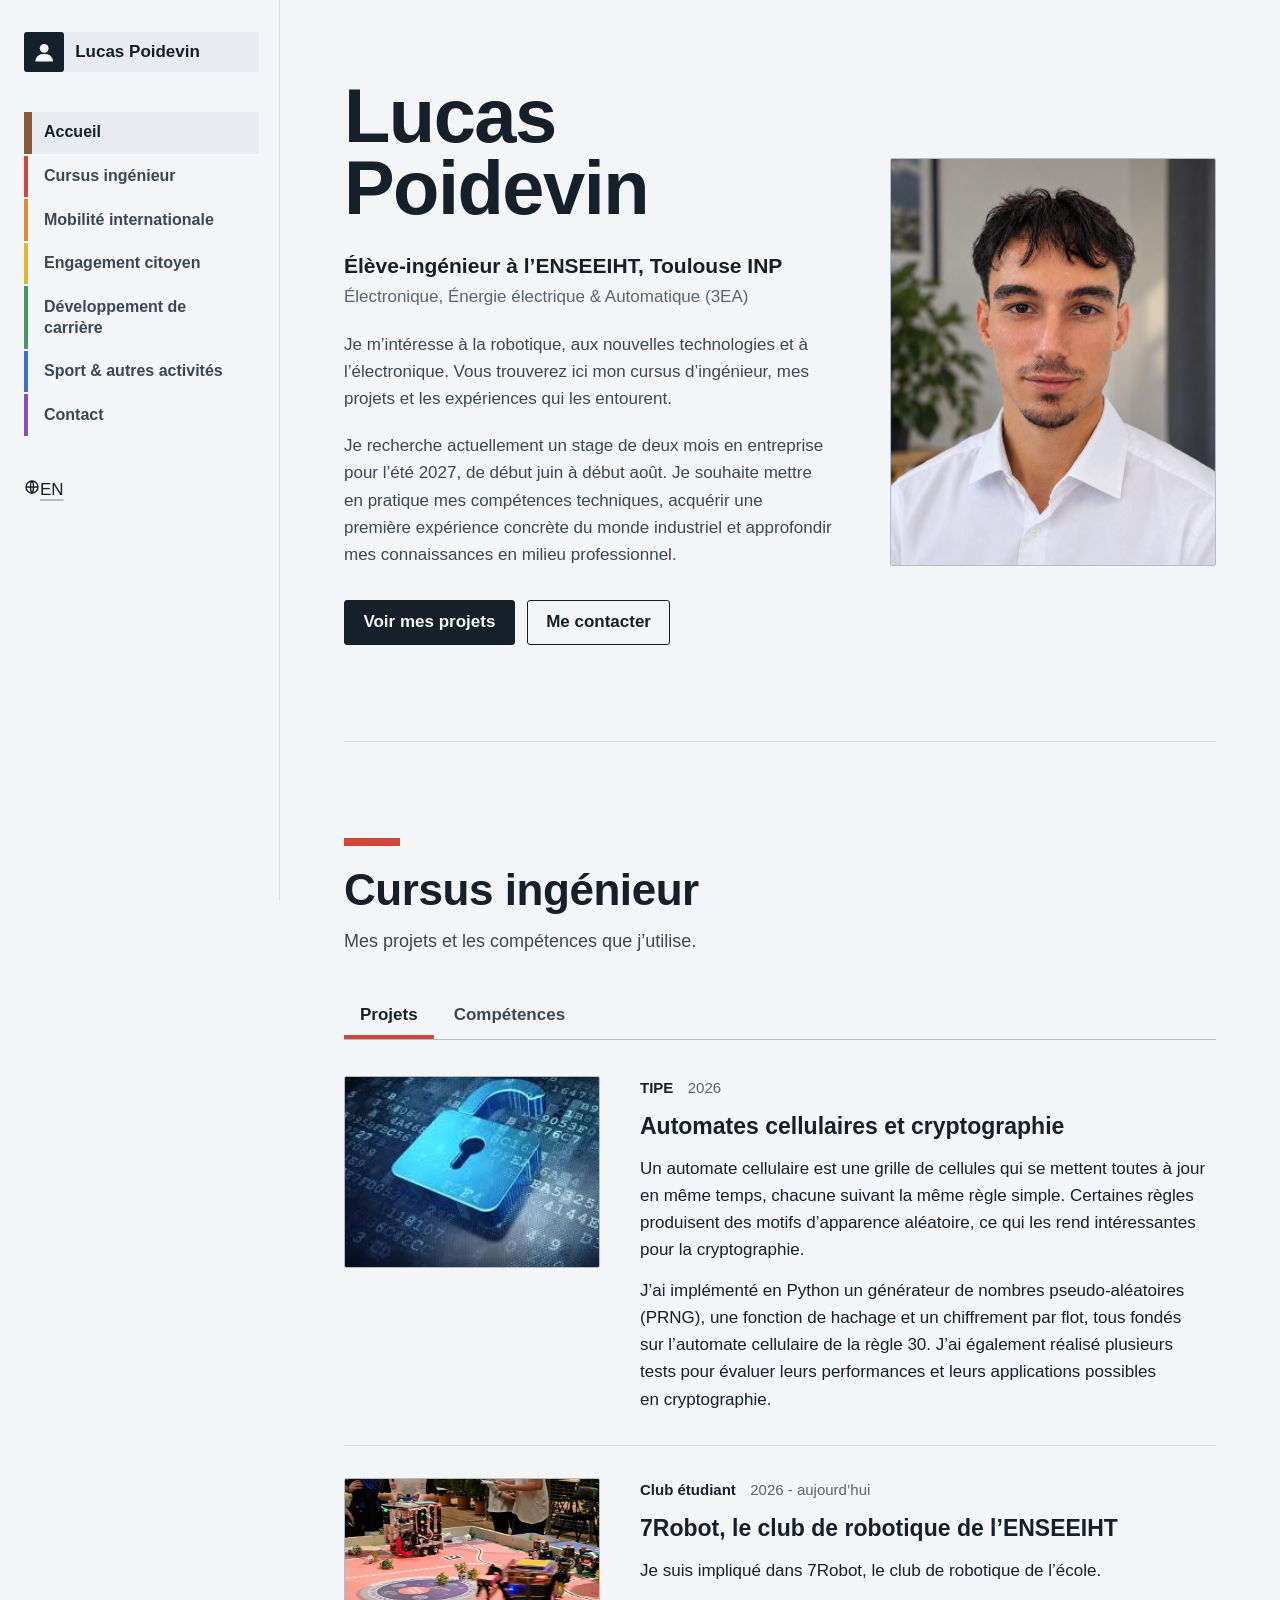
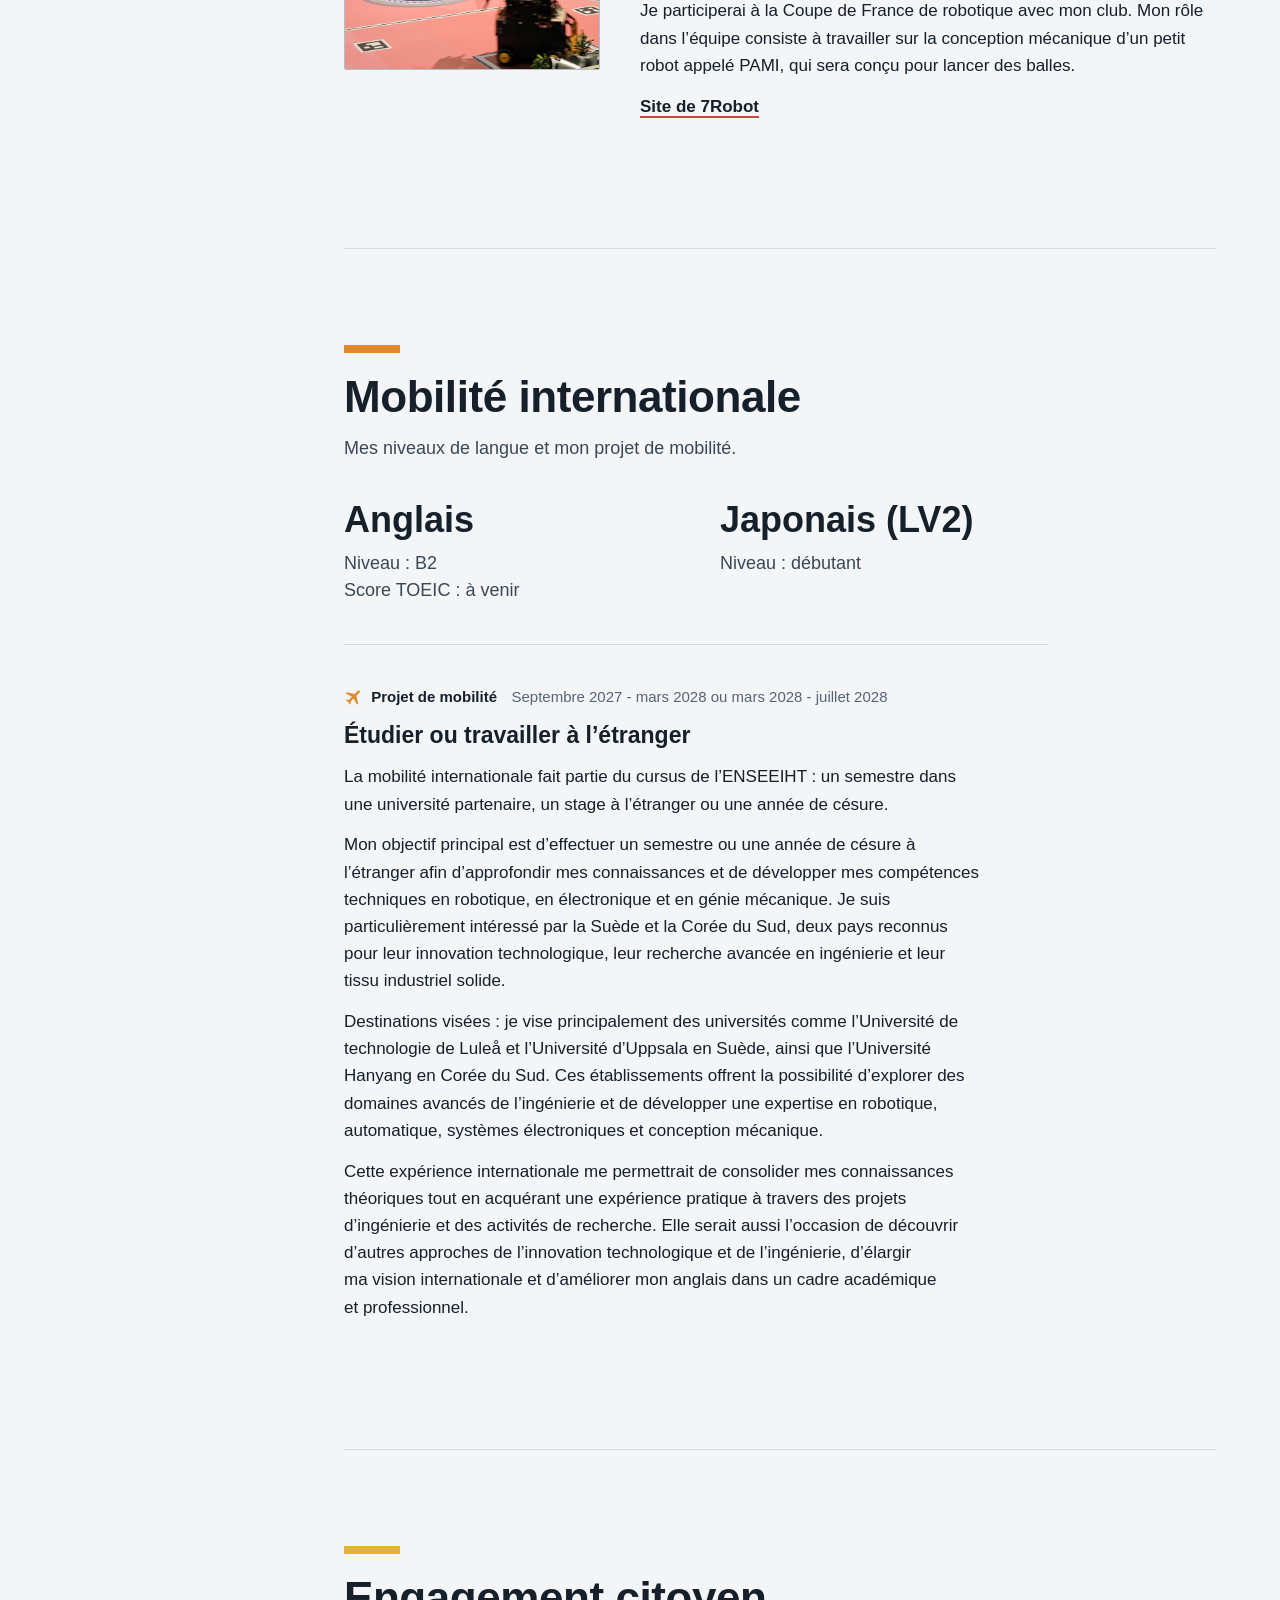
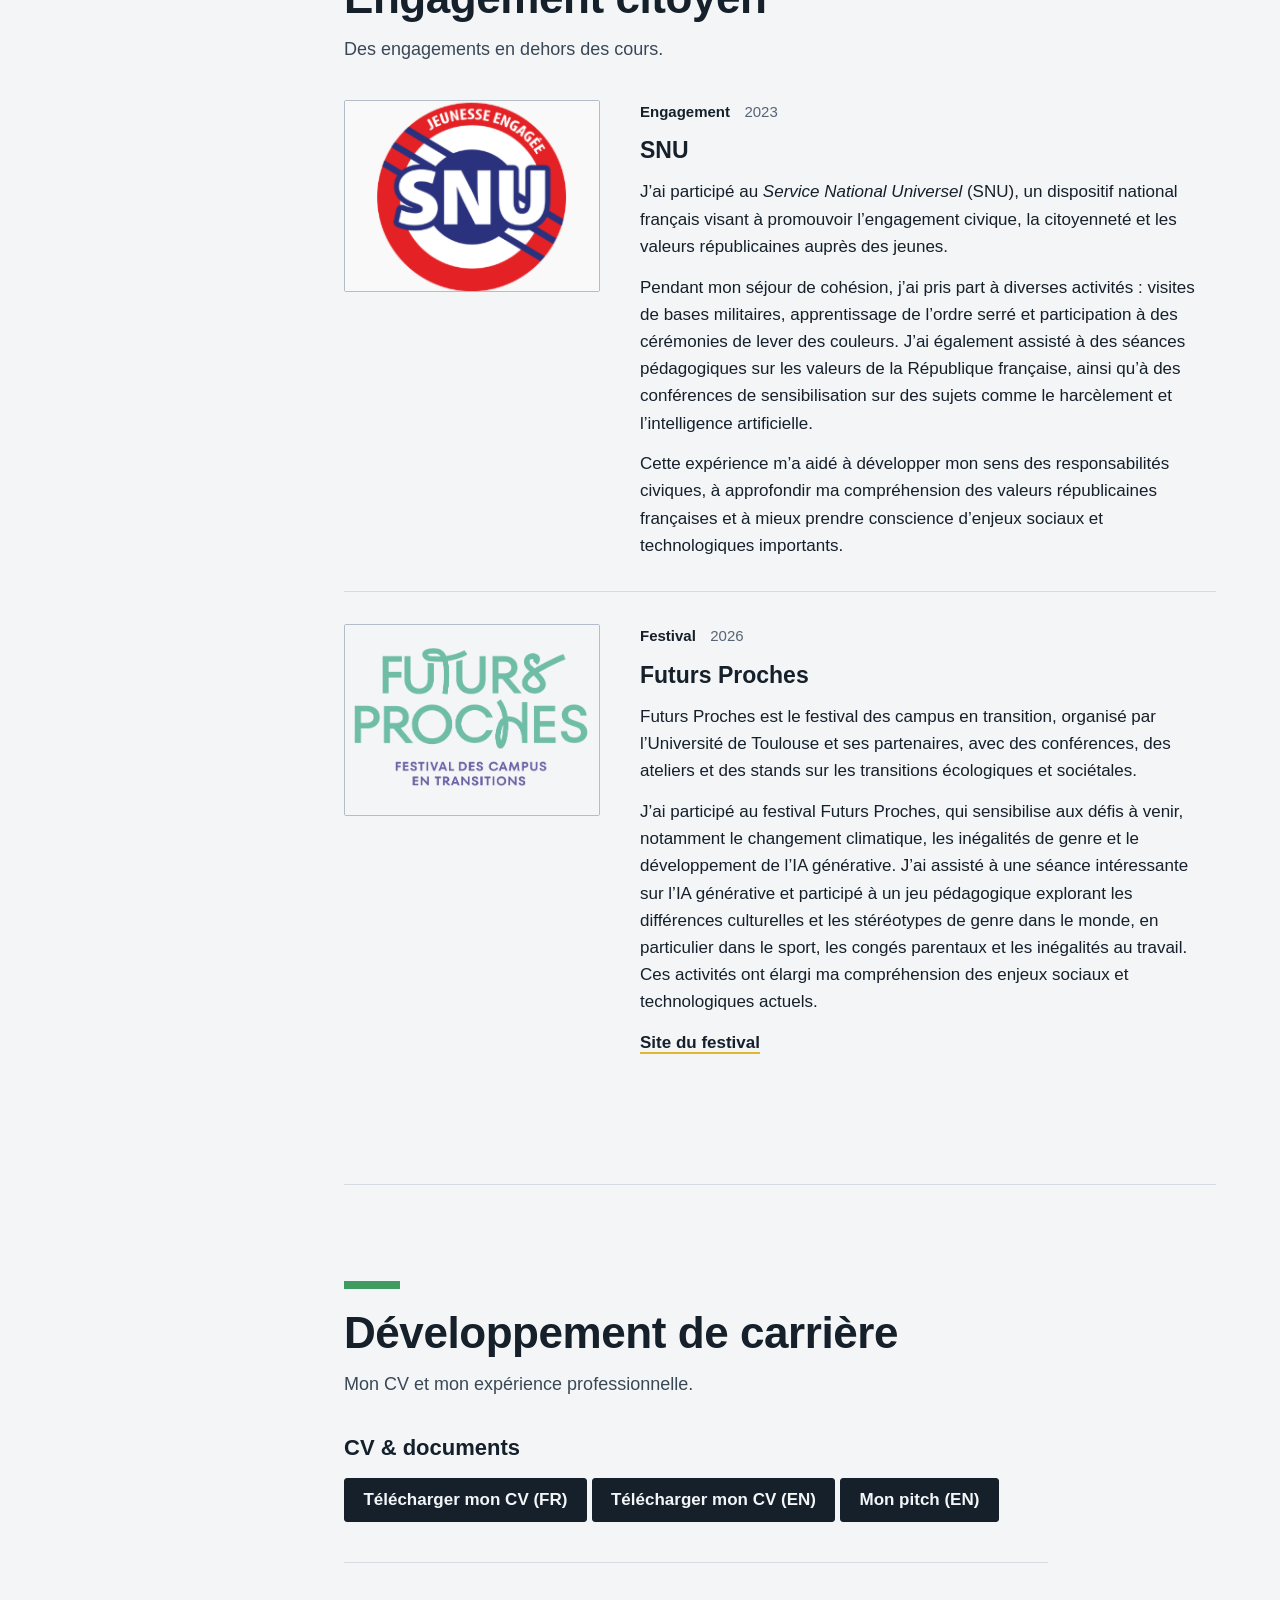
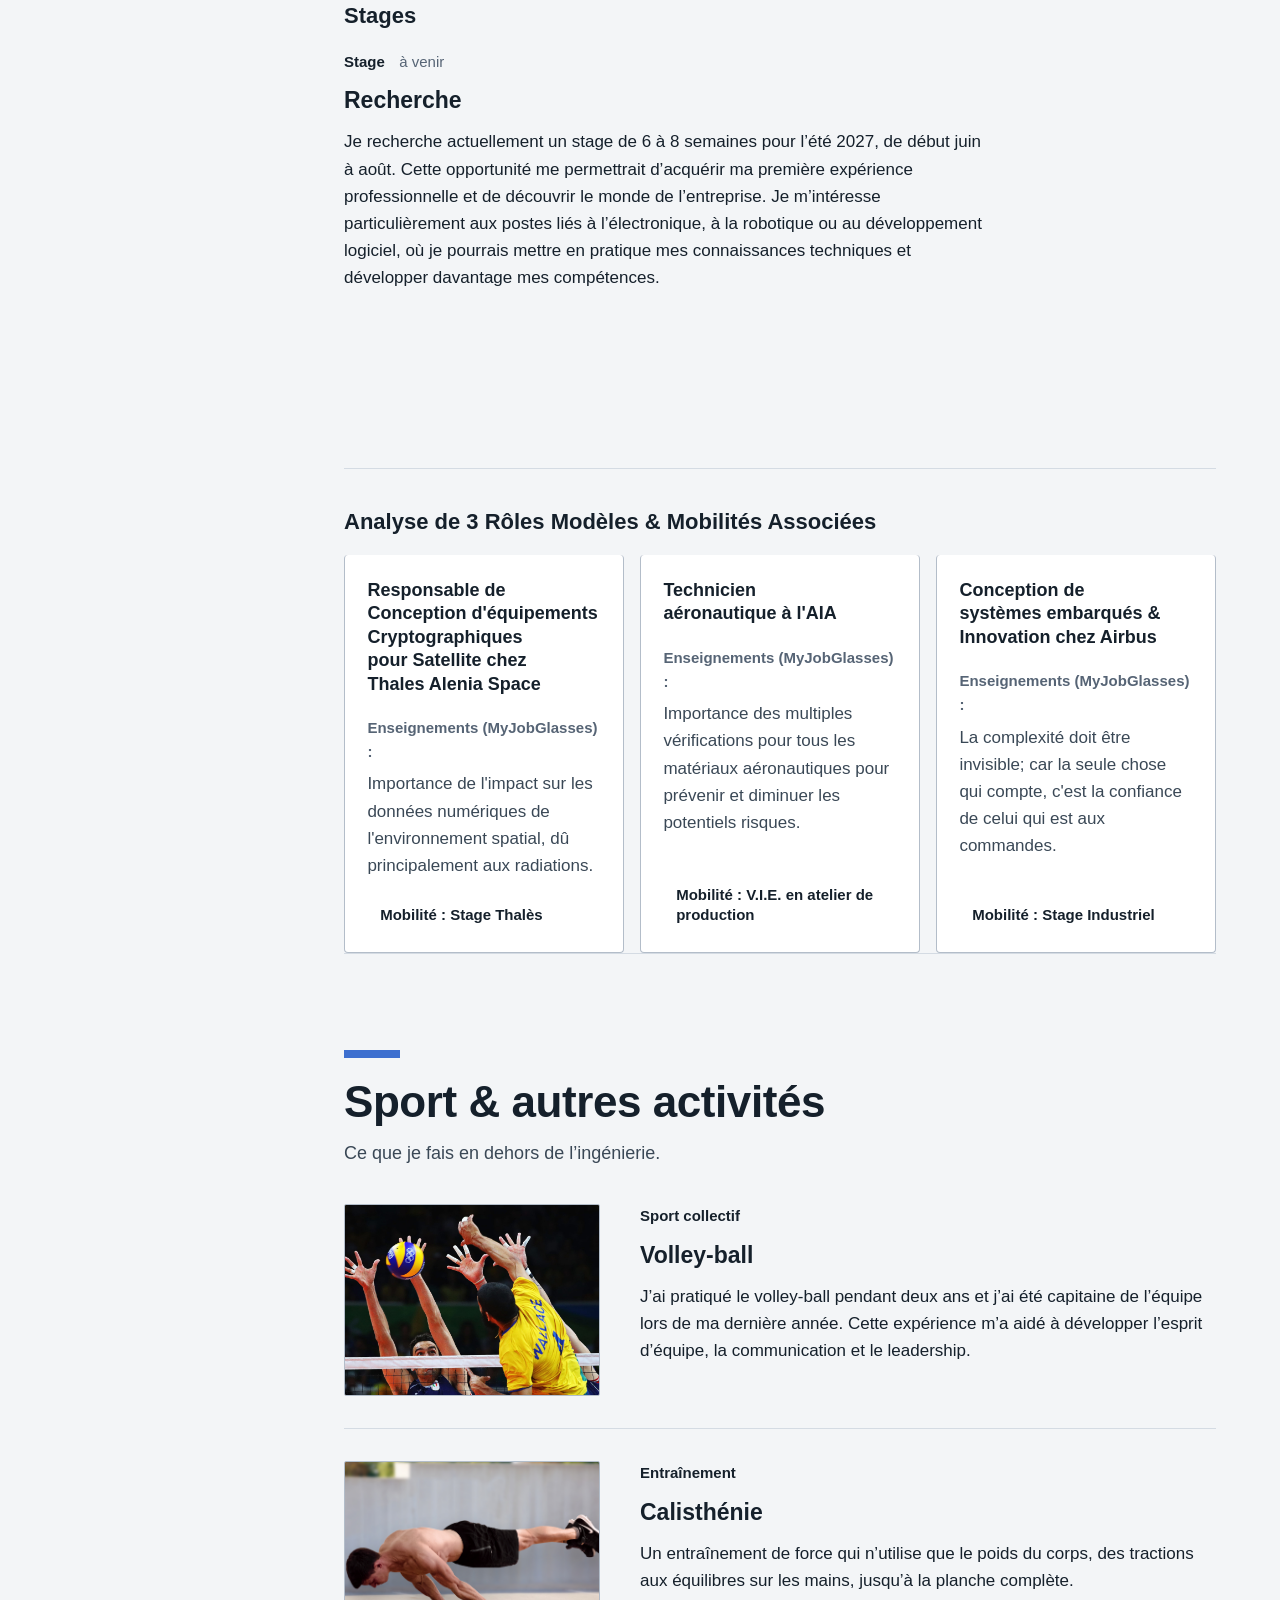
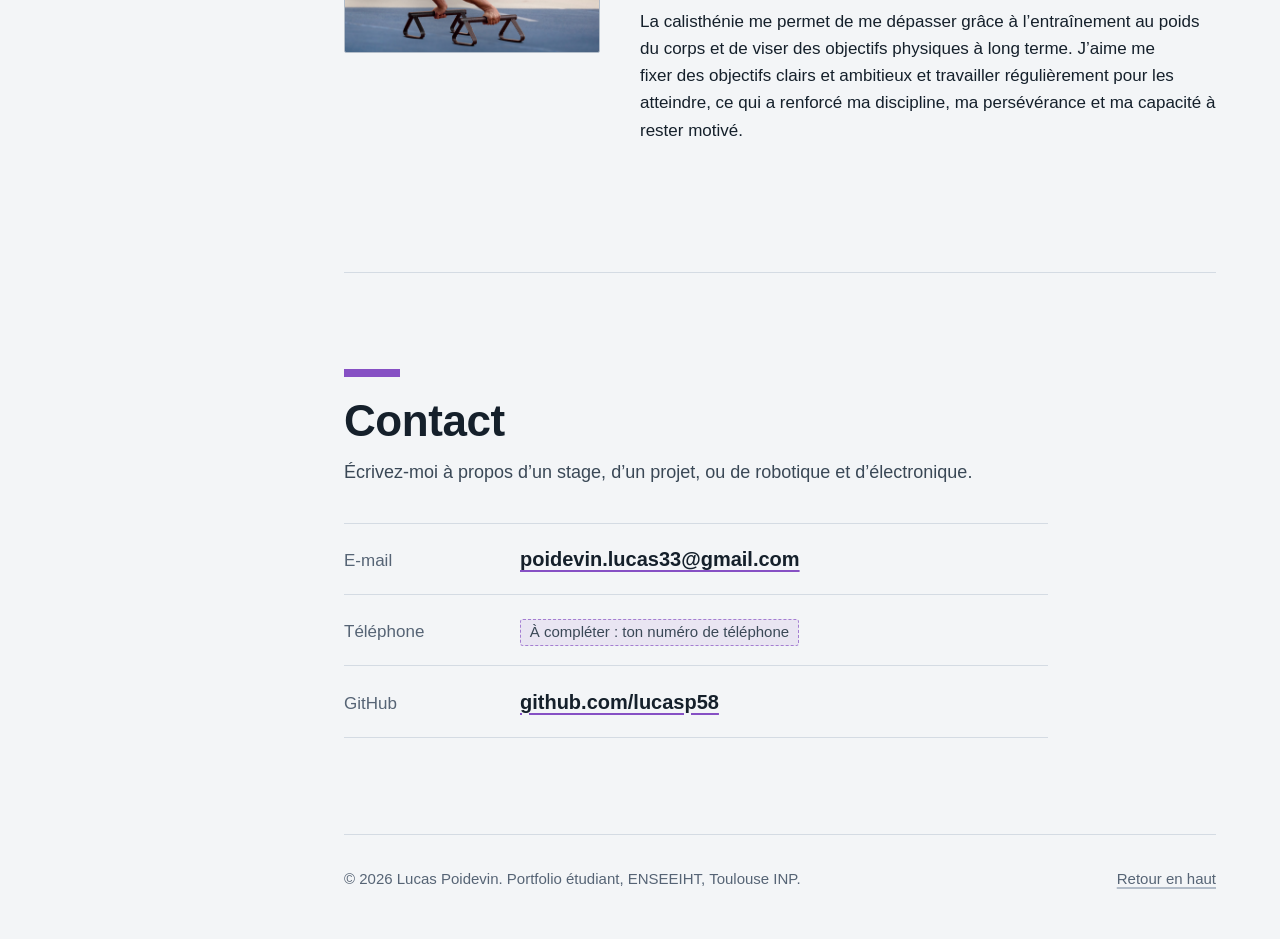
==== commit d260bca2: "Update index-fr.html" ====
--- a/index-fr.html
+++ b/index-fr.html
@@ -285,53 +285,48 @@
           <!-- Pour ajouter un stage : copie le bloc <article>...</article> ci-dessus et colle-le ici. -->
         </section>
 
-        <section class="roles-section">
-          <h2>Analyse de 3 Rôles Modèles & Mobilités Associées</h2>
-        
-          <div class="roles-grid">
-            <!-- Card 1 -->
-            <article class="role-card">
-              <h3 class="role-title">Responsable de Conception d'équipements Cryptographiques pour Satellite chez Thales Alenia Space</h3>
-        
-              <div class="role-content">
-                <p class="role-label">Enseignements (MyJobGlasses) :</p>
-                <p class="role-text">
-                  Importance de l'impact sur les données numériques de l'environnement spatial, dû principalement aux radiations.
-                </p>
-              </div>
-        
-              <div class="mobility-pill">Mobilité : Stage Thalès</div>
-            </article>
-        
-            <!-- Card 2 -->
-            <article class="role-card">
-              <h3 class="role-title">Technicien aéronautique à l'AIA</h3>
-        
-              <div class="role-content">
-                <p class="role-label">Enseignements (MyJobGlasses) :</p>
-                <p class="role-text">
-                  Importance des multiples vérifications pour tous les matériaux aéronautiques pour prévenir et diminuer les potentiels risques.
-                </p>
-              </div>
-        
-              <div class="mobility-pill">Mobilité : V.I.E. en atelier de production</div>
-            </article>
-        
-            <!-- Card 3 -->
-            <article class="role-card">
-              <h3 class="role-title">Conception de systèmes embarqués &amp; Innovation chez Airbus</h3>
-        
-              <div class="role-content">
-                <p class="role-label">Enseignements (MyJobGlasses) :</p>
-                <p class="role-text">
-                  La complexité doit être invisible; car la seule chose qui compte, c'est la confiance de celui qui est aux commandes. 
-                </p>
-              </div>
-        
-              <div class="mobility-pill">Mobilité : Stage Industriel</div>
-            </article>
-          </div>
-        </section>
+                  <!-- ---------- Rôles modèles (3 fiches côte à côte) ---------- -->
+          <section class="roles-section" aria-labelledby="roles-title">
+            <h3 class="subhead" id="roles-title">Analyse de 3 Rôles Modèles &amp; Mobilités Associées</h3>
+
+            <div class="roles-grid">
+              <!-- Fiche 1 -->
+              <article class="role-card">
+                <h4 class="role-title">Responsable de Conception d'équipements Cryptographiques pour Satellite chez Thales Alenia Space</h4>
+
+                <div class="role-content">
+                  <p class="role-label">Enseignements (MyJobGlasses) :</p>
+                  <p class="role-text">Importance de l'impact sur les données numériques de l'environnement spatial, dû principalement aux radiations.</p>
+                </div>
+
+                <p class="mobility-pill">Mobilité : Stage Thalès</p>
+              </article>
+
+              <!-- Fiche 2 -->
+              <article class="role-card">
+                <h4 class="role-title">Technicien aéronautique à l'AIA</h4>
+
+                <div class="role-content">
+                  <p class="role-label">Enseignements (MyJobGlasses) :</p>
+                  <p class="role-text">Importance des multiples vérifications pour tous les matériaux aéronautiques pour prévenir et diminuer les potentiels risques.</p>
+                </div>
+
+                <p class="mobility-pill">Mobilité : V.I.E. en atelier de production</p>
+              </article>
+
+              <!-- Fiche 3 -->
+              <article class="role-card">
+                <h4 class="role-title">Conception de systèmes embarqués &amp; Innovation chez Airbus</h4>
+
+                <div class="role-content">
+                  <p class="role-label">Enseignements (MyJobGlasses) :</p>
+                  <p class="role-text">La complexité doit être invisible; car la seule chose qui compte, c'est la confiance de celui qui est aux commandes.</p>
+                </div>
+
+                <p class="mobility-pill">Mobilité : Stage Industriel</p>
+              </article>
+            </div>
+          </section>
         
 
         <!-- ===================== 6. SPORT & AUTRES ACTIVITÉS ===================== -->
--- a/style.css
+++ b/style.css
@@ -819,94 +819,172 @@
   line-height: 1.5;
 }
 
-/* profils analysés  ---------------------------------------------- */
+/* 10.1 Analyse de 3 rôles modèles ----------------------------------------- 
 .roles-section {
-    background: #f3f3f3;
-    padding: 30px 40px 40px;
-    font-family: Arial, Helvetica, sans-serif;
-    color: #1d1d1d;
-  }
-
-  .roles-section h2 {
-    margin: 0 0 28px;
-    font-size: clamp(2rem, 2.7vw, 3.3rem);
-    font-weight: 700;
-    line-height: 1.2;
-    color: #1e1e1e;
-  }
-
+  max-inline-size: 62rem;
+  margin-block: 2rem 0;
+  padding: clamp(1.2rem, 2vw, 2rem);
+  background: #0f1720;
+  border: 1px solid var(--line);
+  border-radius: 18px;
+  box-sizing: border-box;
+  color: #edf2f7;
+}
+
+.roles-section h2 {
+  margin: 0 0 1.5rem;
+  color: #edf2f7;
+  font-size: clamp(1.7rem, 2.8vw, 3.1rem);
+  font-weight: 800;
+  font-stretch: 120%;
+  line-height: 1.1;
+  letter-spacing: -0.04em;
+  text-wrap: balance;
+}
+
+.roles-grid {
+  display: grid;
+  grid-template-columns: repeat(3, minmax(0, 1fr));
+  gap: 1.5rem;
+  align-items: stretch;
+}
+
+.role-card {
+  display: flex;
+  flex-direction: column;
+  min-height: 25rem;
+  padding: 1.35rem 1.2rem 1.1rem;
+  background: rgba(255, 255, 255, 0.05);
+  border: 1px solid rgba(255, 255, 255, 0.08);
+  border-radius: 16px;
+  box-sizing: border-box;
+}
+
+.role-title {
+  margin: 0 0 1.2rem;
+  color: #5ea1ff;
+  font-size: clamp(1.15rem, 1.7vw, 2rem);
+  font-weight: 750;
+  line-height: 1.25;
+  letter-spacing: -0.03em;
+}
+
+.role-content {
+  flex: 1;
+  display: flex;
+  flex-direction: column;
+  justify-content: flex-start;
+}
+
+.role-label {
+  margin: 0 0 0.45rem;
+  color: #ebf2ff;
+  font-size: clamp(1rem, 1.25vw, 1.5rem);
+  font-weight: 550;
+  line-height: 1.35;
+}
+
+.role-text {
+  margin: 0;
+  color: #e2e8f0;
+  font-size: clamp(0.96rem, 1.1vw, 1.2rem);
+  font-weight: 400;
+  line-height: 1.55;
+  text-wrap: pretty;
+}
+
+.mobility-pill {
+  display: flex;
+  align-items: center;
+  justify-content: center;
+  width: 100%;
+  min-height: 3.1rem;
+  margin-top: 1.2rem;
+  padding: 0.75rem 1rem;
+  background: rgba(94, 161, 255, 0.18);
+  border: 1px solid rgba(94, 161, 255, 0.4);
+  border-radius: 999px;
+  color: #dfeeff;
+  font-size: clamp(0.95rem, 1.1vw, 1.25rem);
+  font-weight: 700;
+  text-align: center;
+  box-sizing: border-box;
+}
+
+@media (max-width: 980px) {
   .roles-grid {
-    display: grid;
-    grid-template-columns: repeat(3, minmax(260px, 1fr));
-    gap: 28px;
-    align-items: stretch;
+    grid-template-columns: 1fr;
   }
 
   .role-card {
-    background: rgba(255, 255, 255, 0.18);
-    border: 1px solid #dfe2e6;
-    border-radius: 16px;
-    padding: 22px 18px 18px;
-    min-height: 420px;
-    display: flex;
-    flex-direction: column;
-    justify-content: flex-start;
-    box-sizing: border-box;
-  }
-
-  .role-title {
-    margin: 0 0 26px;
-    font-size: clamp(1.2rem, 1.8vw, 2.2rem);
-    font-weight: 700;
-    line-height: 1.3;
-    color: #2b6adf;
-    letter-spacing: -0.02em;
-  }
-
-  .role-content {
-    margin-top: 0;
-    flex: 1;
-  }
-
-  .role-label {
-    margin: 0 0 8px;
-    font-size: clamp(1.1rem, 1.6vw, 1.8rem);
-    font-weight: 500;
-    color: #1d1d1d;
-    line-height: 1.35;
-  }
-
-  .role-text {
-    margin: 0;
-    font-size: clamp(1.15rem, 1.6vw, 1.9rem);
-    line-height: 1.45;
-    color: #1d1d1d;
-    font-weight: 400;
-  }
-
-  .mobility-pill {
-    display: inline-flex;
-    align-items: center;
-    justify-content: center;
-    min-height: 52px;
-    padding: 10px 20px;
-    border-radius: 999px;
-    background: #dfeafc;
-    color: #1d5ad7;
-    font-weight: 700;
-    font-size: clamp(1.1rem, 1.5vw, 1.9rem);
-    text-align: center;
-    align-self: center;
-    width: 100%;
-    max-width: 100%;
-    box-sizing: border-box;
-  }
-
-  @media (max-width: 980px) {
-    .roles-grid {
-      grid-template-columns: 1fr;
-    }
-  }
+    min-height: auto;
+  }
+}
+*/
+
+/* Rôles modèles : trois fiches côte à côte (à la fin de Career Development) */
+.roles-section {
+  margin-block-start: 3rem;
+  padding-block-start: 2.5rem;
+  border-top: 1px solid var(--line);
+}
+
+.roles-grid {
+  display: grid;
+  grid-template-columns: repeat(auto-fit, minmax(16rem, 1fr));
+  gap: 1rem;
+}
+
+.role-card {
+  display: flex;
+  flex-direction: column;
+  gap: 1.25rem;
+  padding: 1.5rem 1.4rem 1.4rem;
+  background: var(--panel);
+  border: 1px solid var(--line-2);
+  border-top: 5px solid var(--band);
+  border-radius: 4px;
+}
+
+.role-title {
+  font-size: 1.125rem;
+  font-weight: 700;
+  font-stretch: 106%;
+  line-height: 1.3;
+  overflow-wrap: break-word;
+  text-wrap: balance;
+}
+
+.role-content {
+  flex: 1;
+}
+
+.role-content > * + * {
+  margin-block-start: 0.4rem;
+}
+
+.role-label {
+  color: var(--muted);
+  font-size: 0.9375rem;
+  font-weight: 650;
+}
+
+.role-text {
+  color: var(--ink-2);
+}
+
+.mobility-pill {
+  align-self: flex-start;
+  padding: 0.35rem 0.8rem;
+  background: color-mix(in srgb, var(--band) 14%, transparent);
+  border: 1px solid color-mix(in srgb, var(--band) 55%, transparent);
+  border-radius: 999px;
+  color: var(--ink);
+  font-size: 0.9375rem;
+  font-weight: 650;
+  line-height: 1.3;
+}
+
 
 /* 11 Contact et pied de page ------------------------------------------------ */
 .contact {
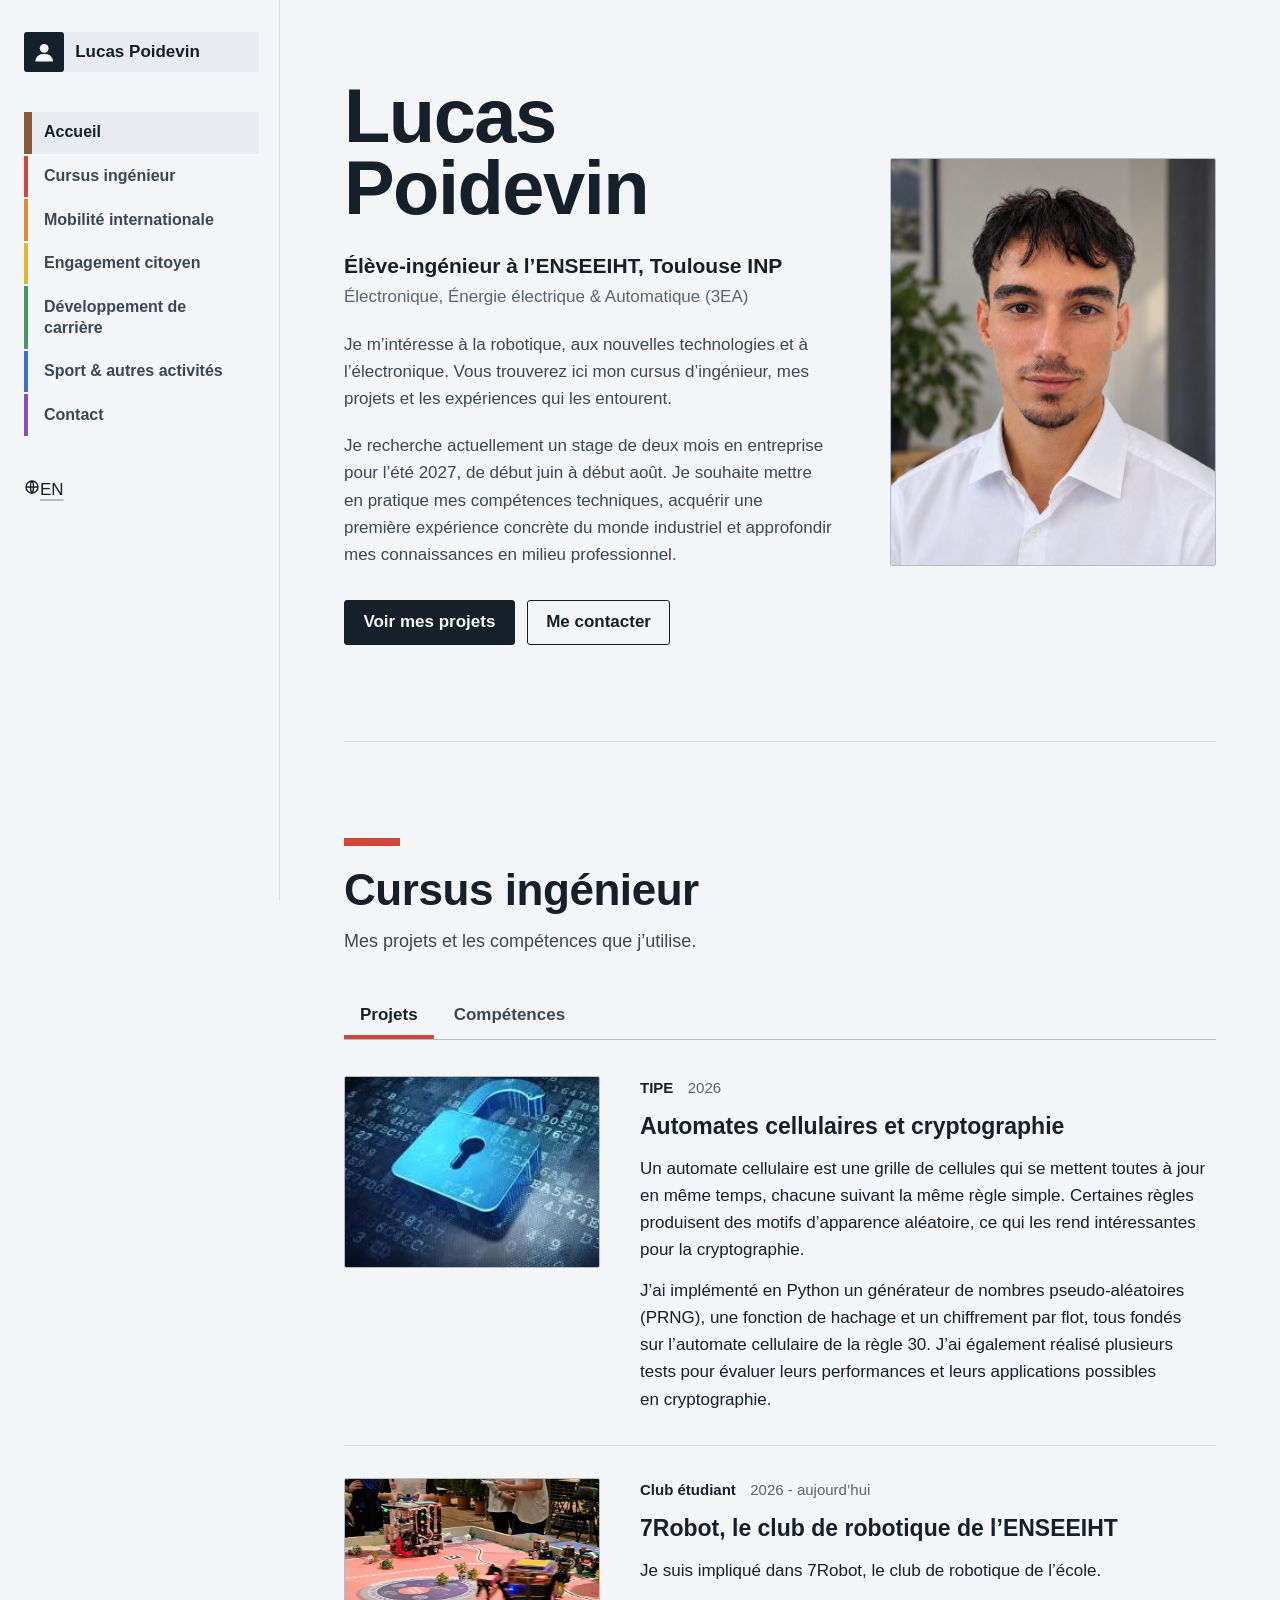
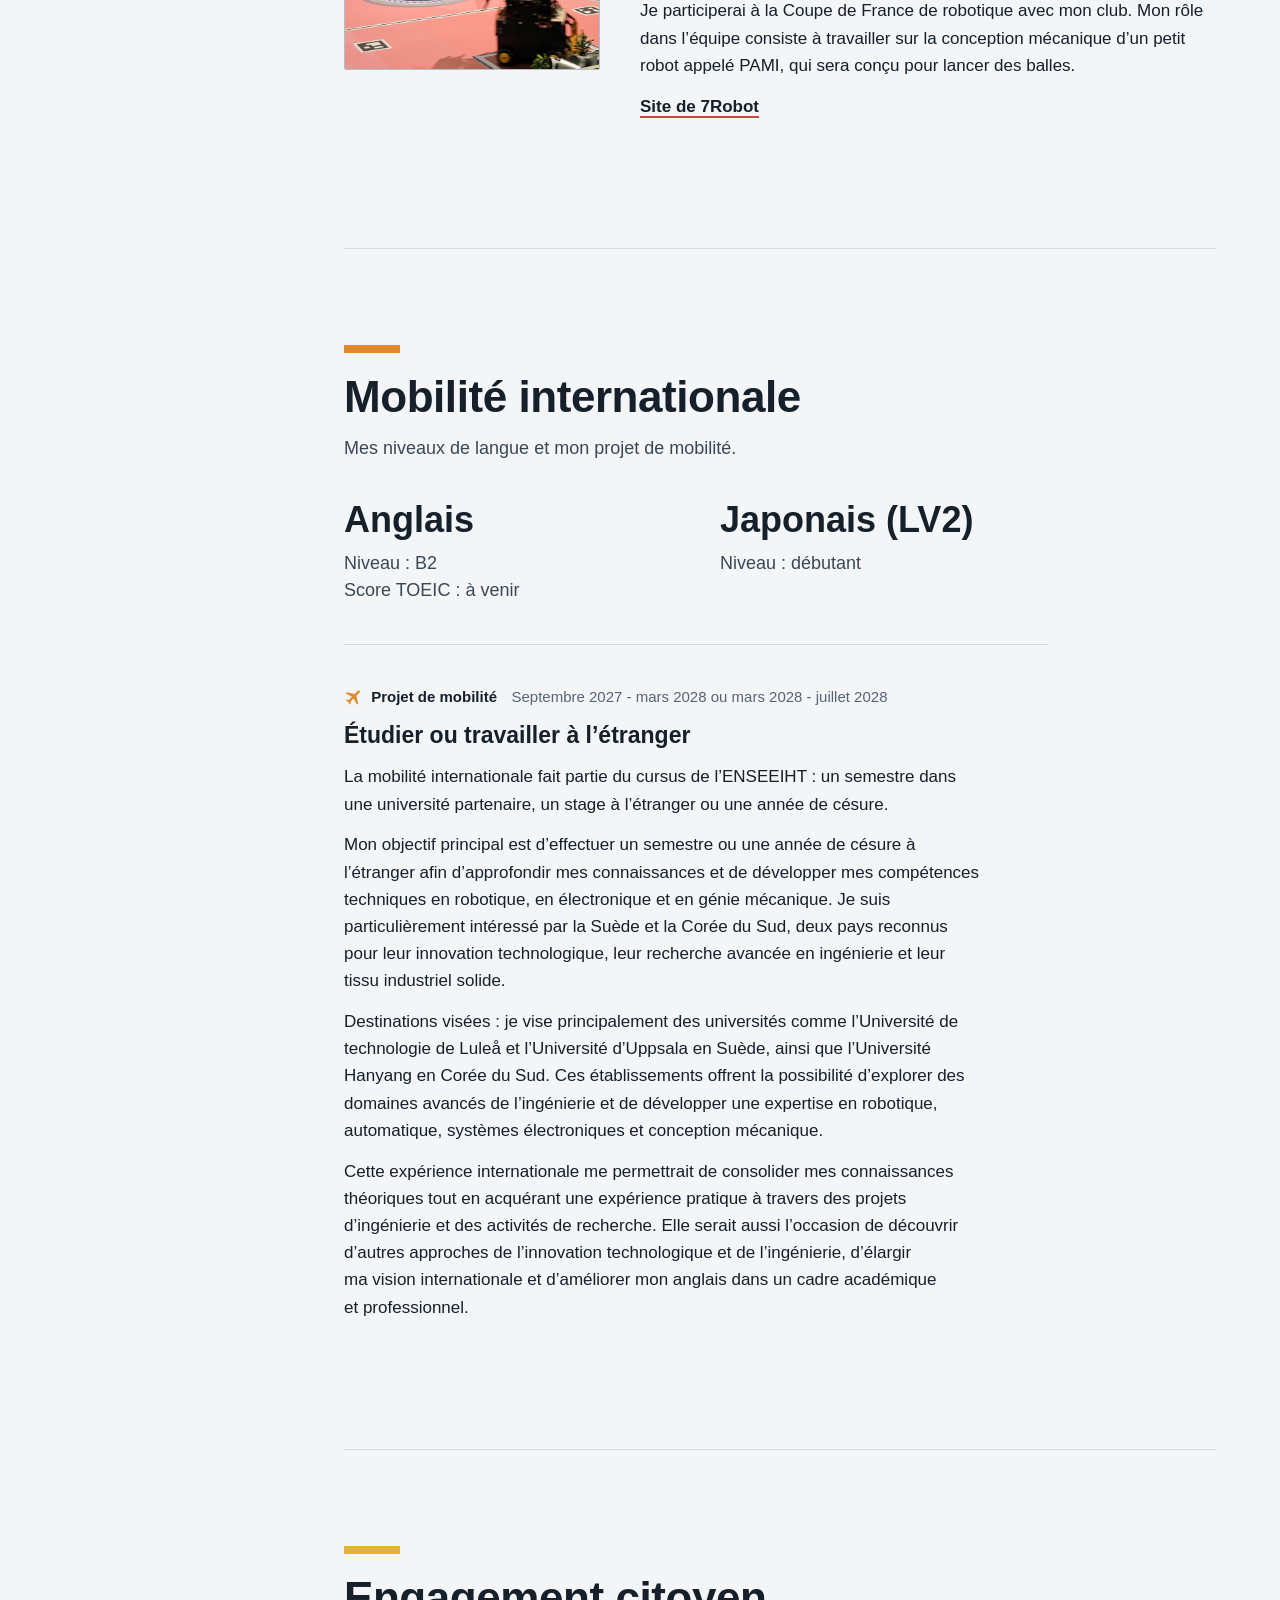
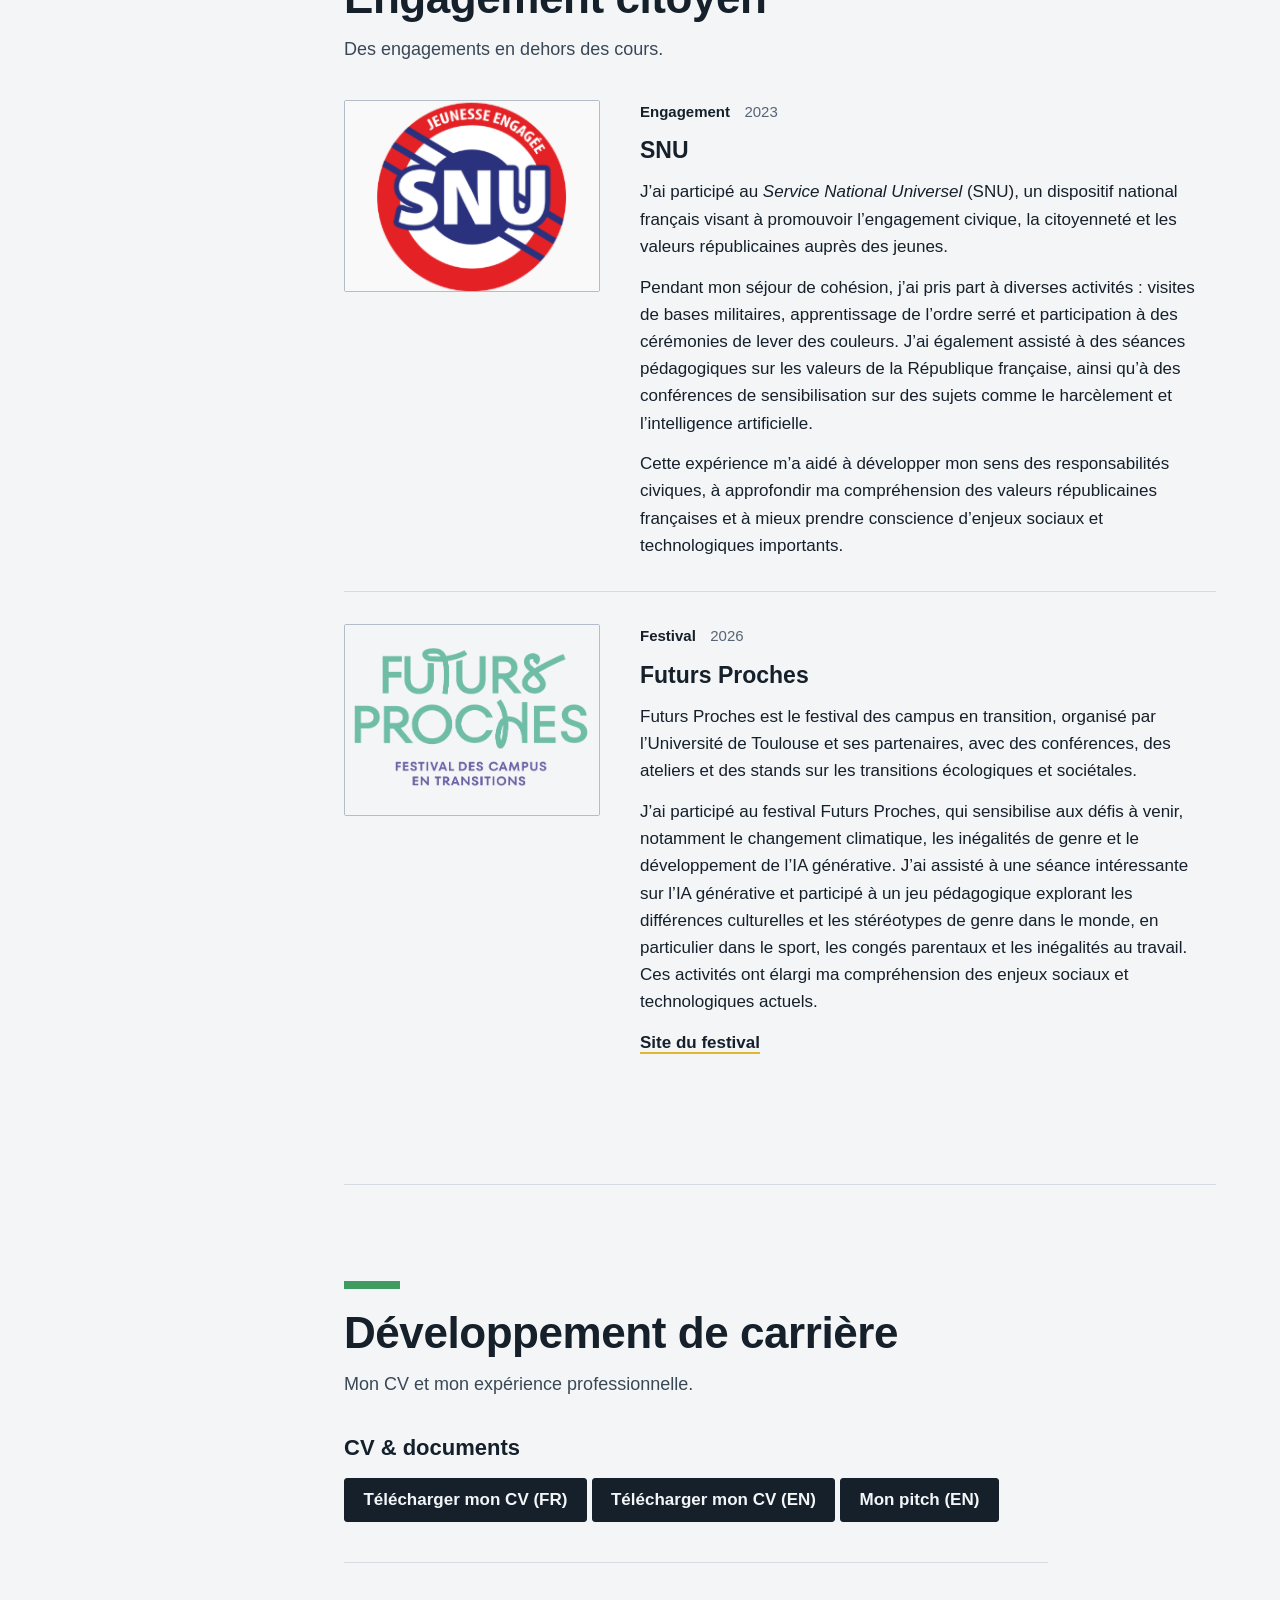
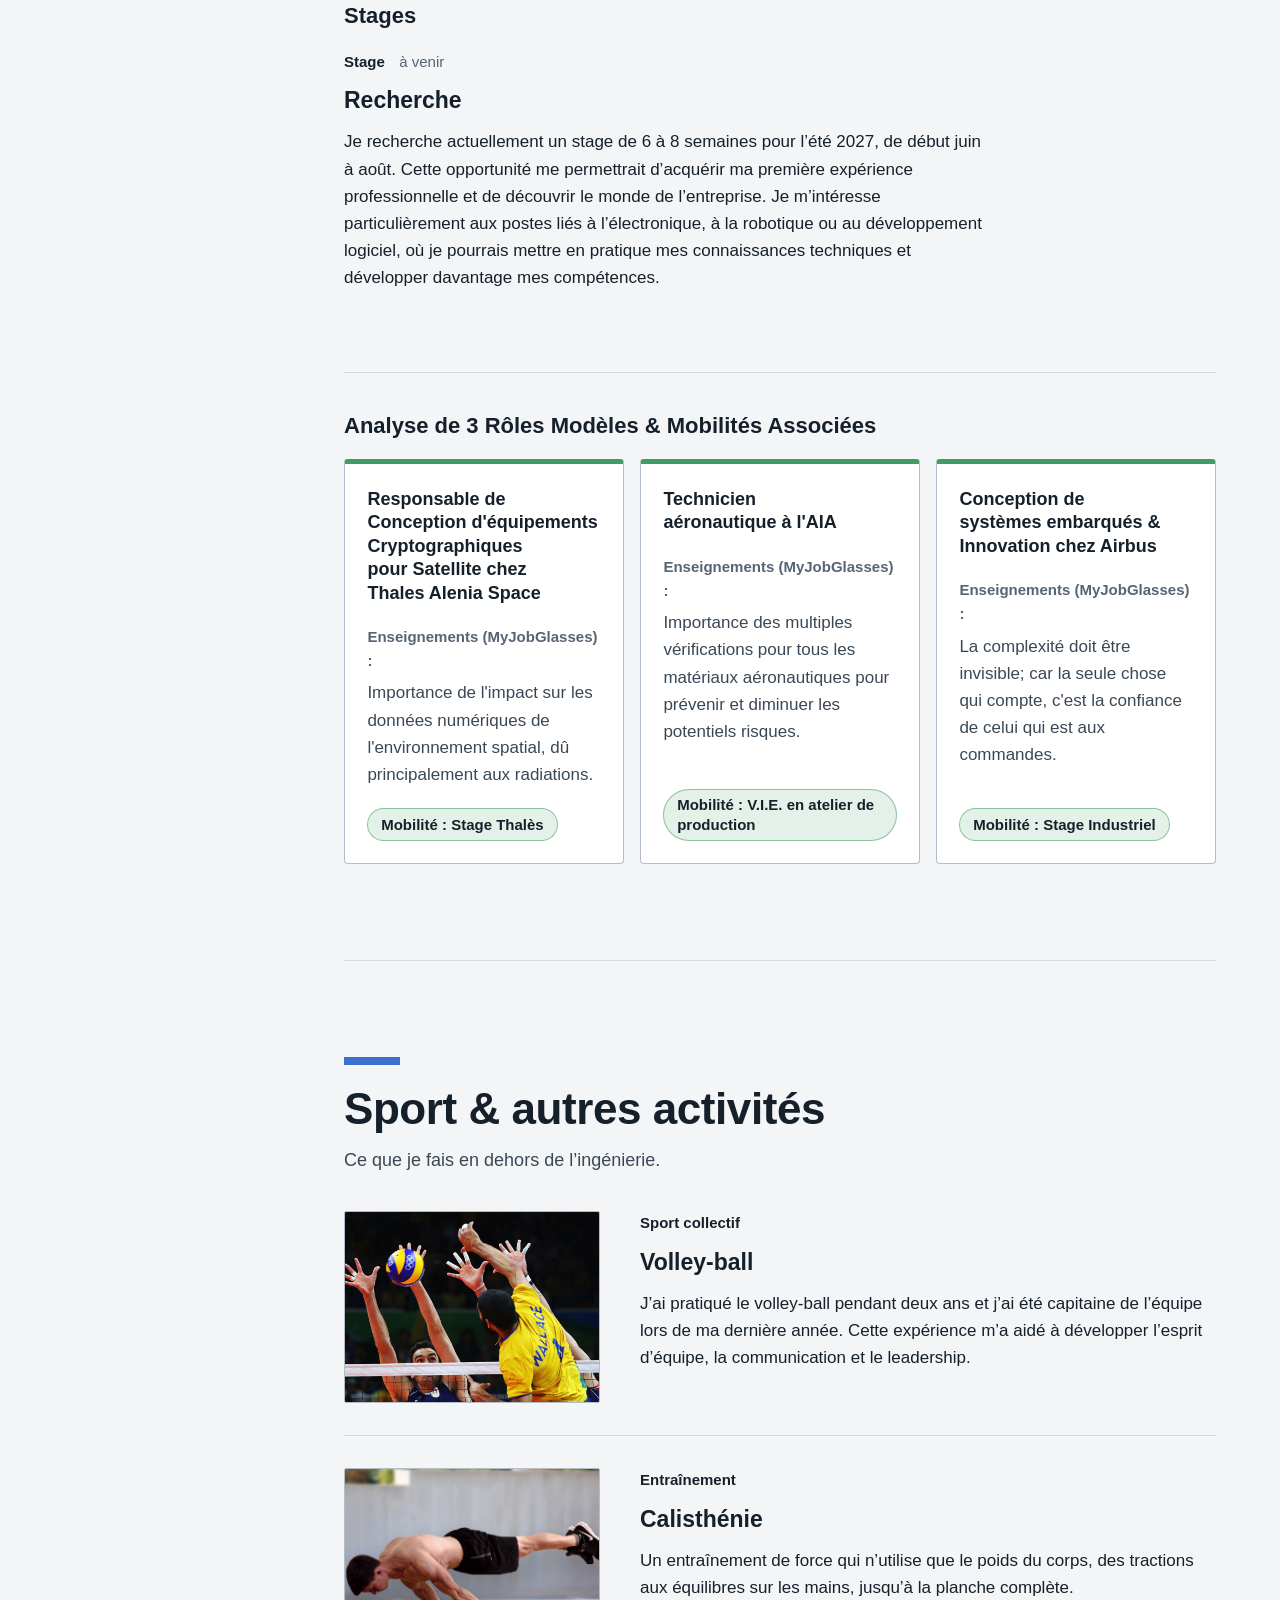
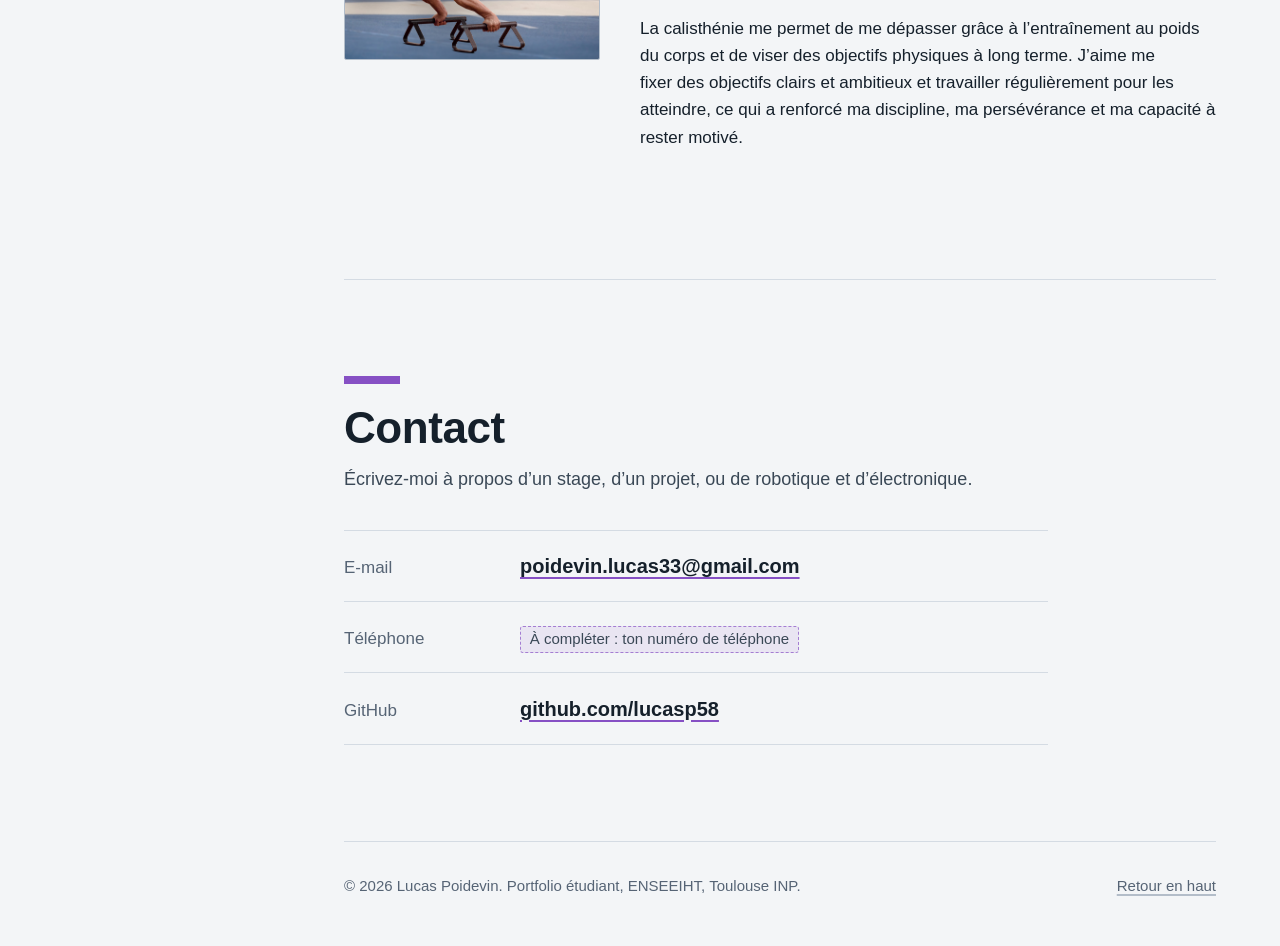
==== commit 6e84a923: "Update index-fr.html" ====
--- a/index-fr.html
+++ b/index-fr.html
@@ -283,9 +283,8 @@
           </article>
 
           <!-- Pour ajouter un stage : copie le bloc <article>...</article> ci-dessus et colle-le ici. -->
-        </section>
-
-                  <!-- ---------- Rôles modèles (3 fiches côte à côte) ---------- -->
+
+          <!-- ---------- Rôles modèles (3 fiches côte à côte) ---------- -->
           <section class="roles-section" aria-labelledby="roles-title">
             <h3 class="subhead" id="roles-title">Analyse de 3 Rôles Modèles &amp; Mobilités Associées</h3>
 
@@ -327,6 +326,8 @@
               </article>
             </div>
           </section>
+
+        </section>
         
 
         <!-- ===================== 6. SPORT & AUTRES ACTIVITÉS ===================== -->
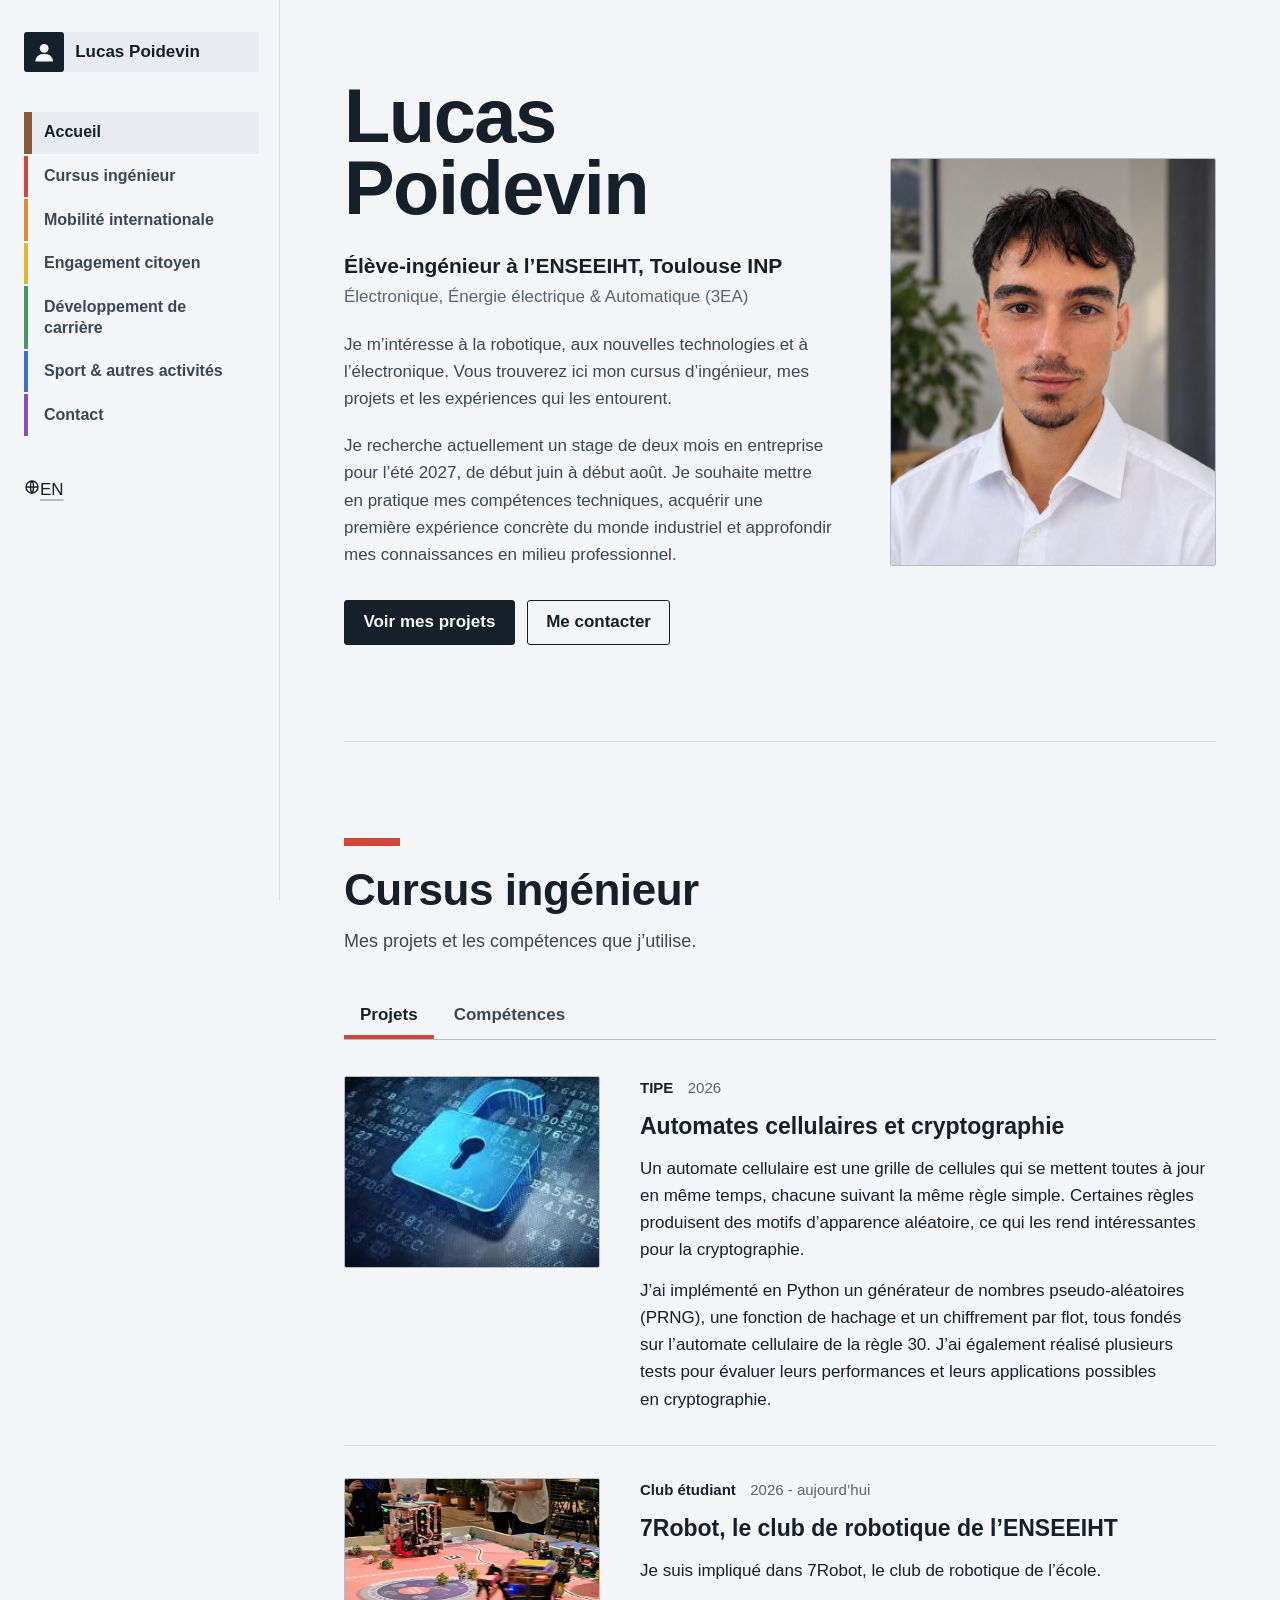
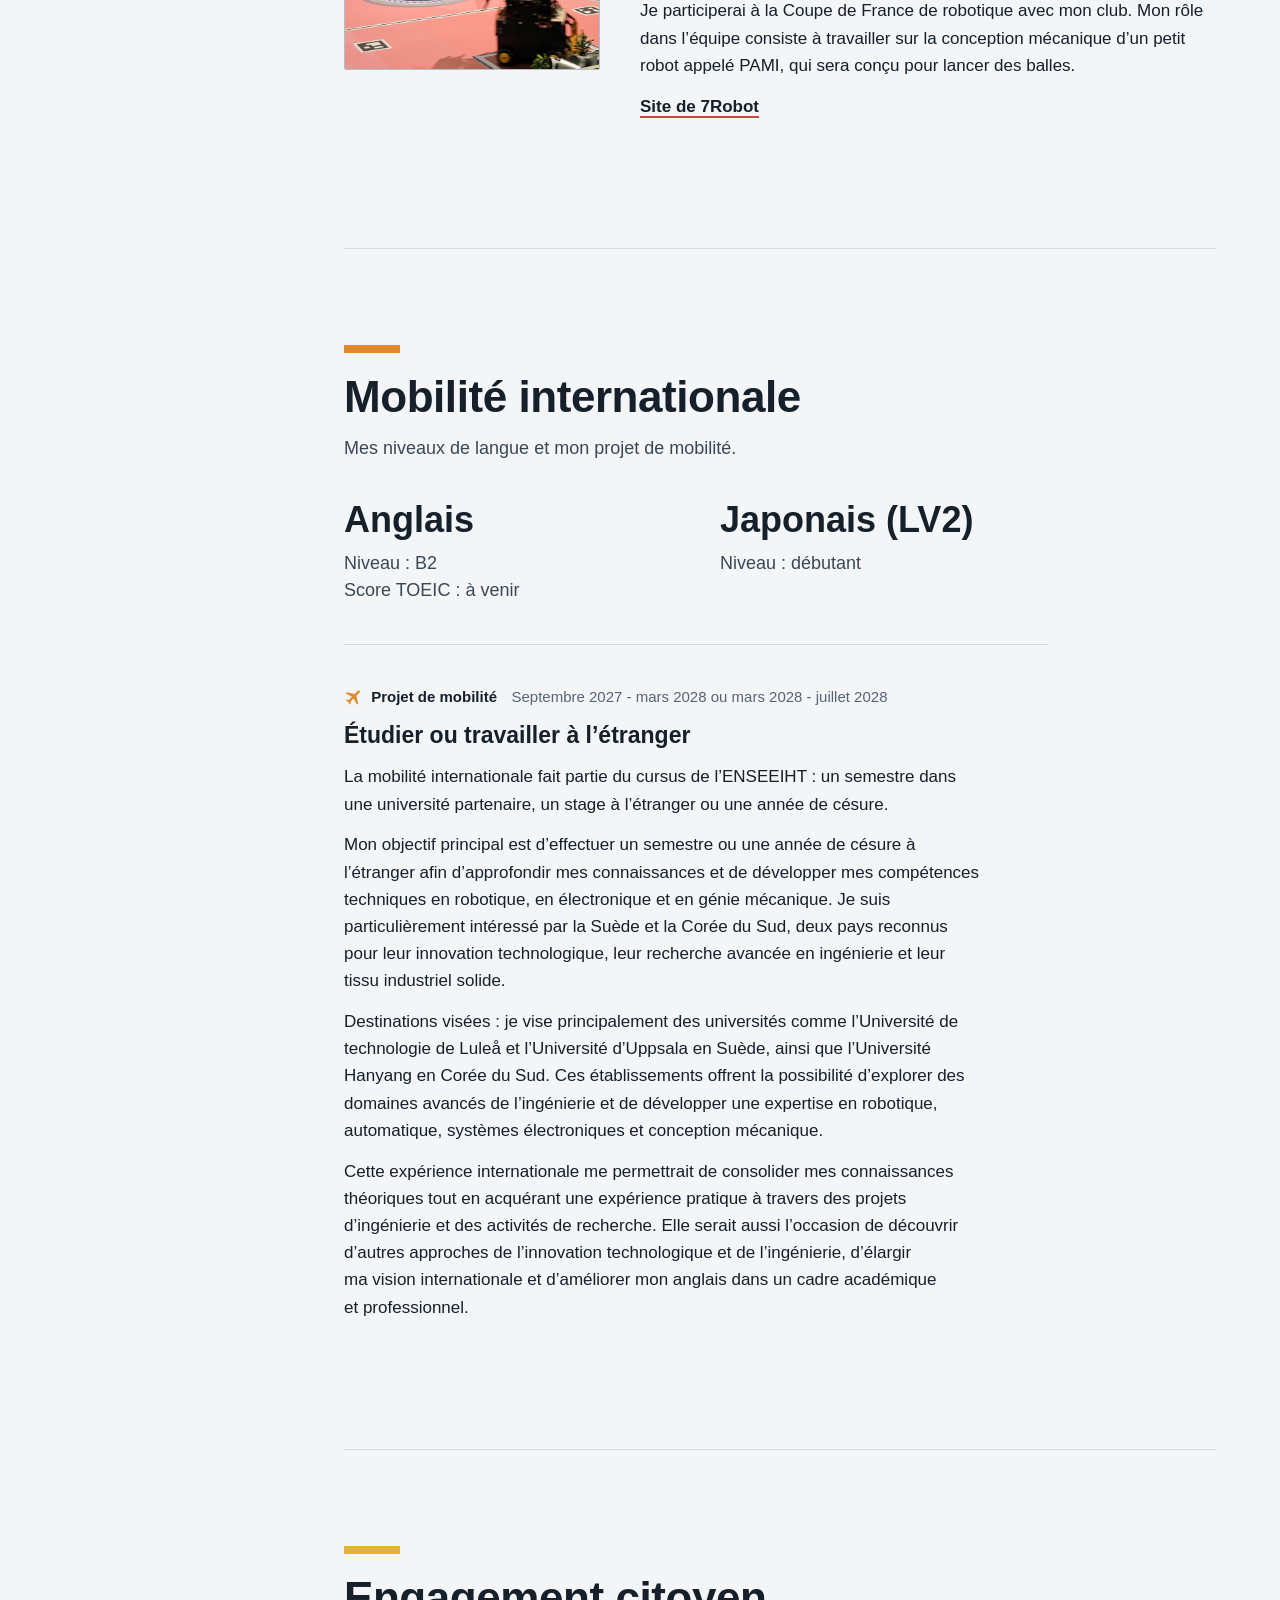
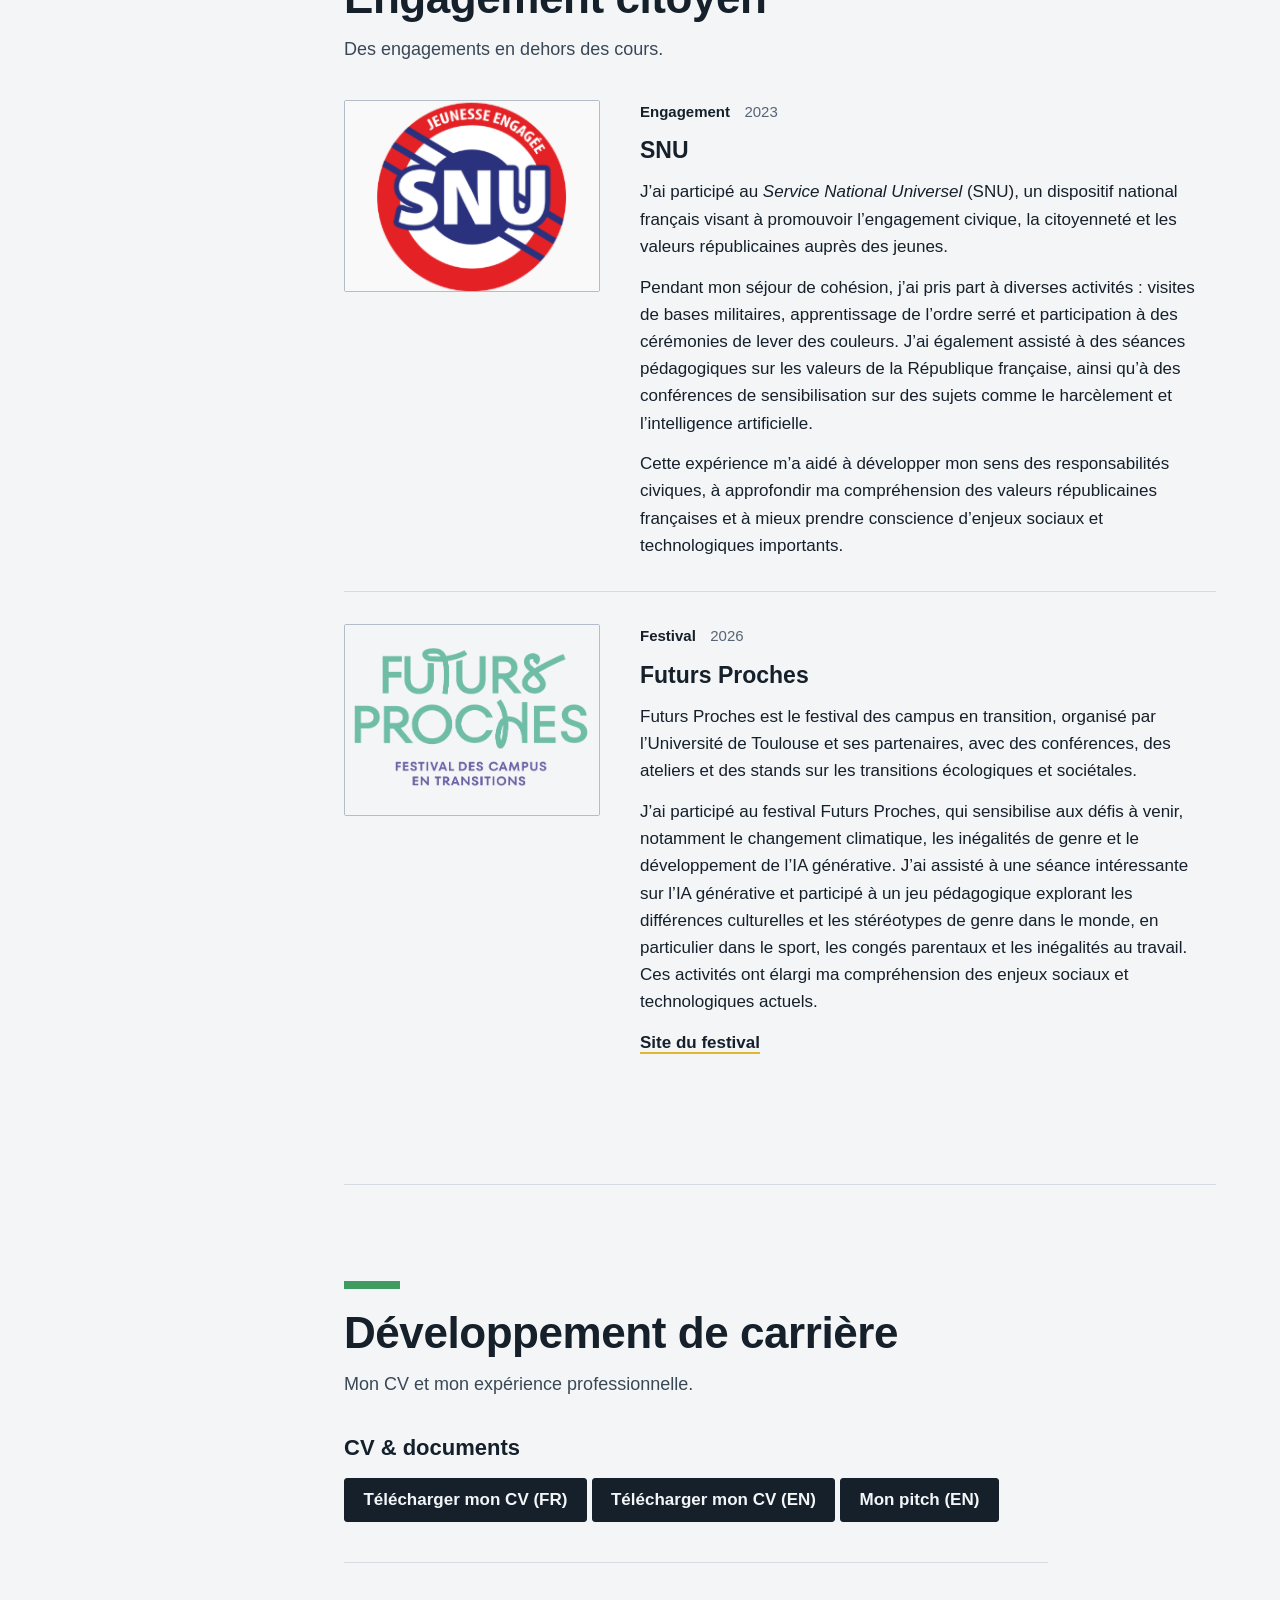
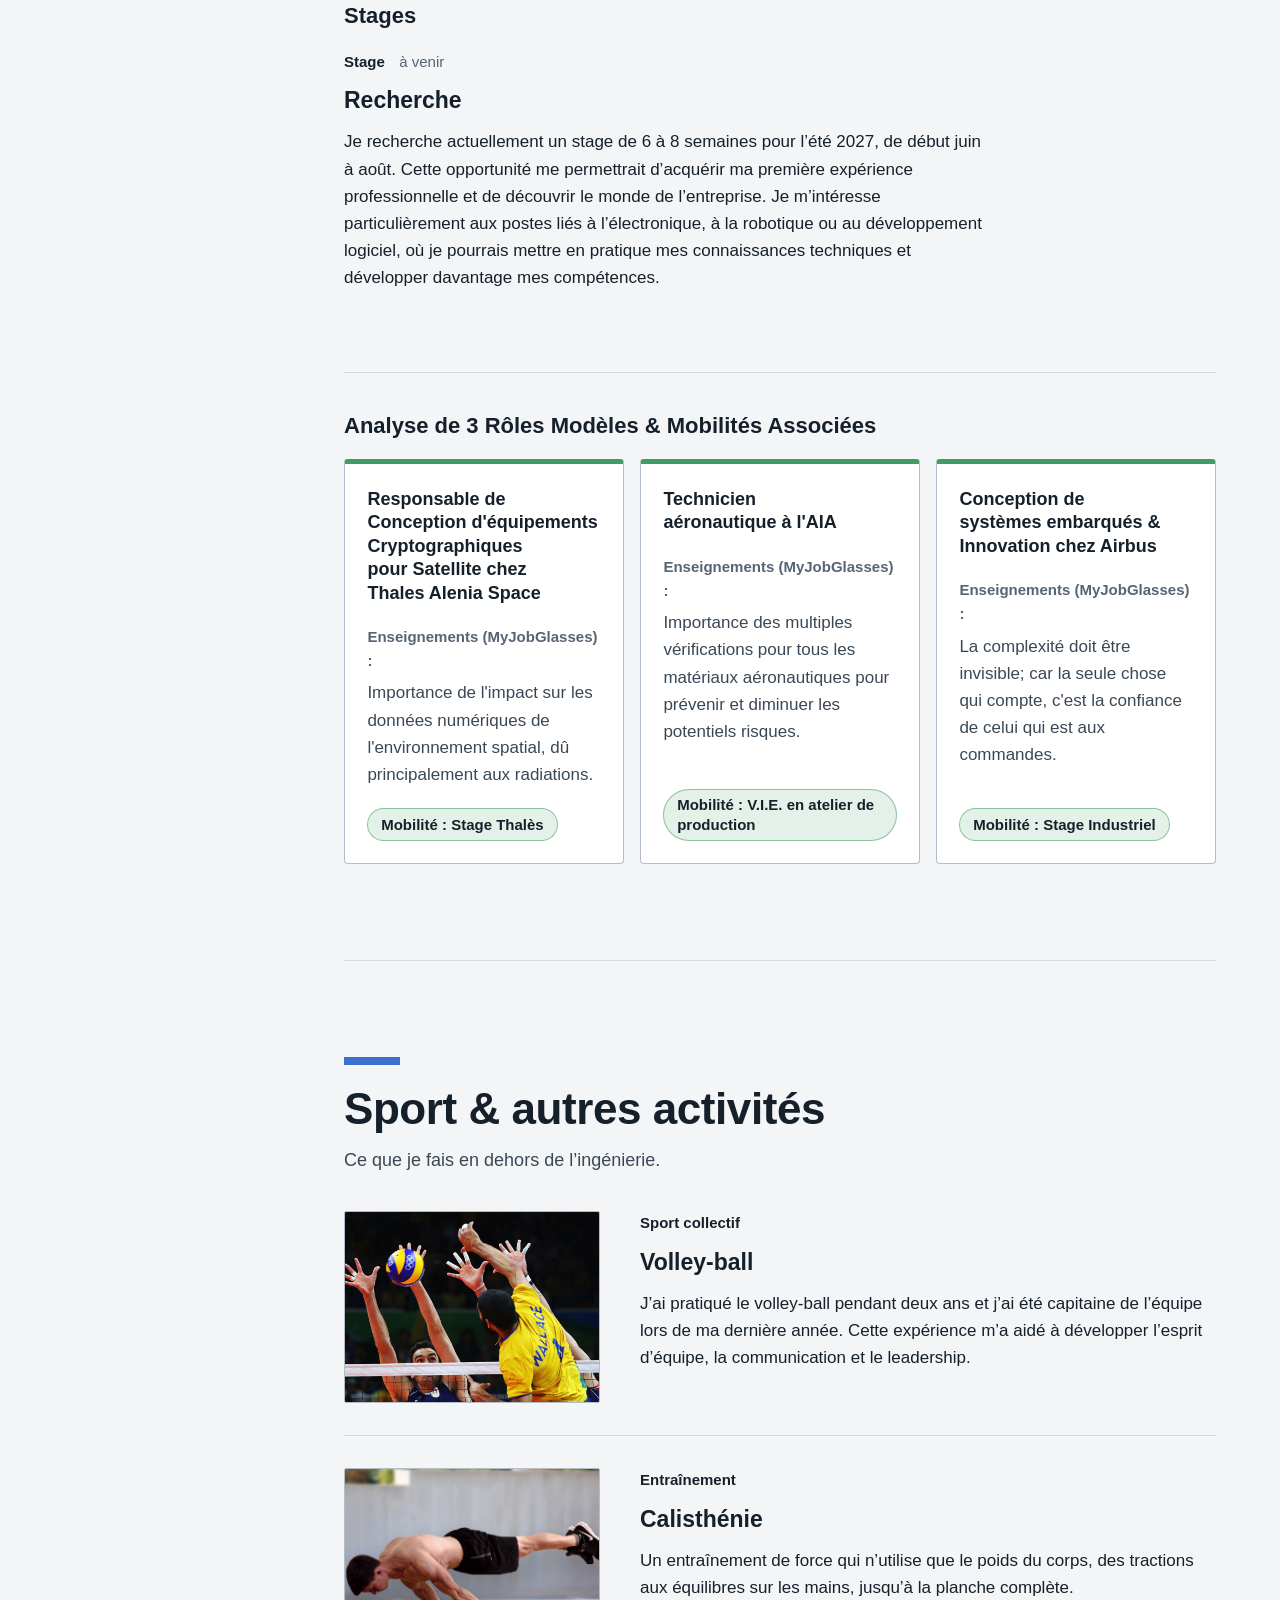
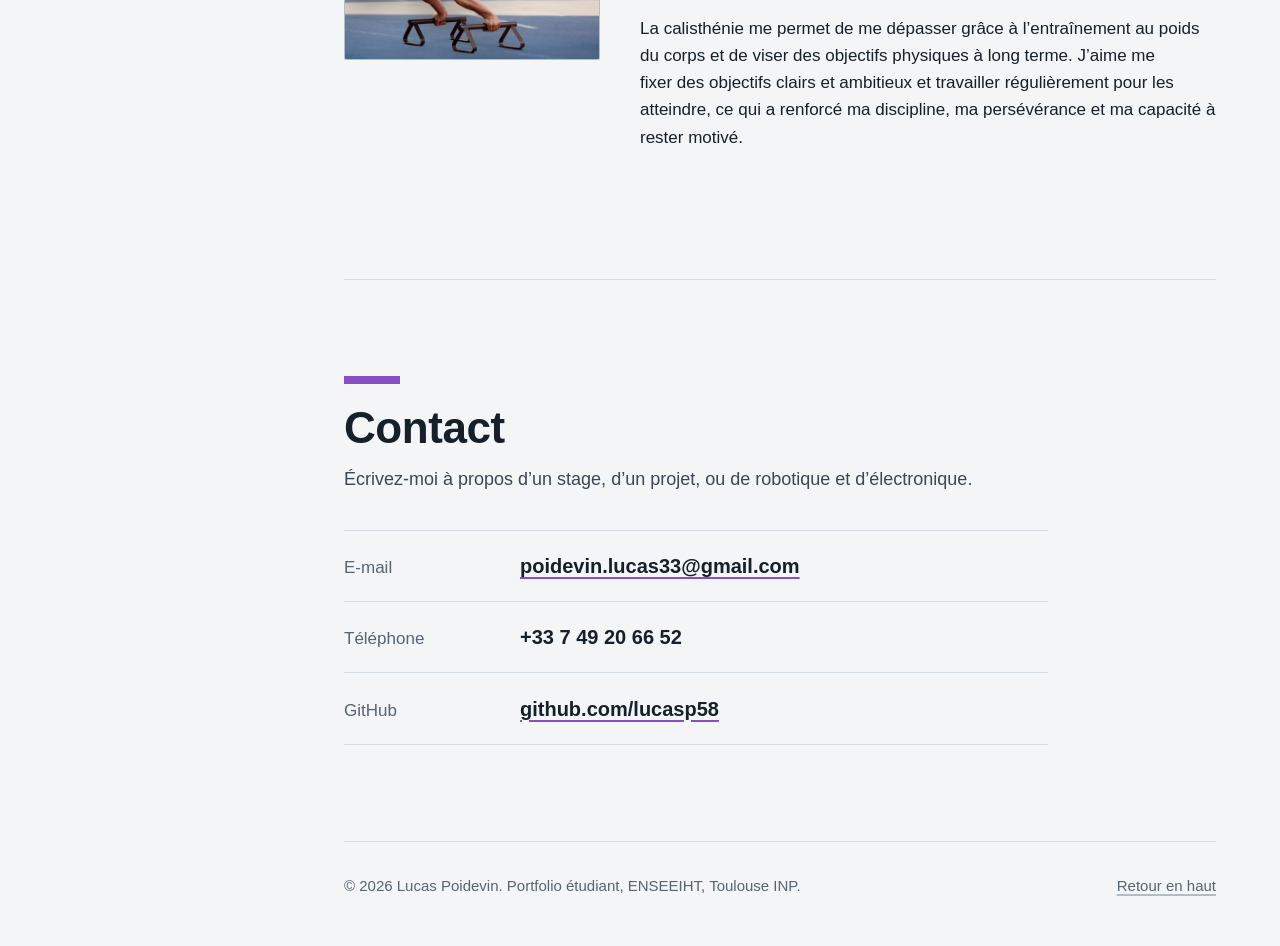
==== commit 9267d563: "Update index-fr.html" ====
--- a/index-fr.html
+++ b/index-fr.html
@@ -382,7 +382,7 @@
             </div>
             <div class="contact__row">
               <dt>Téléphone</dt>
-              <dd><span class="todo">À compléter : ton numéro de téléphone</span></dd>
+              <dd> +33 7 49 20 66 52 </dd>
             </div>
             <div class="contact__row">
               <dt>GitHub</dt>
